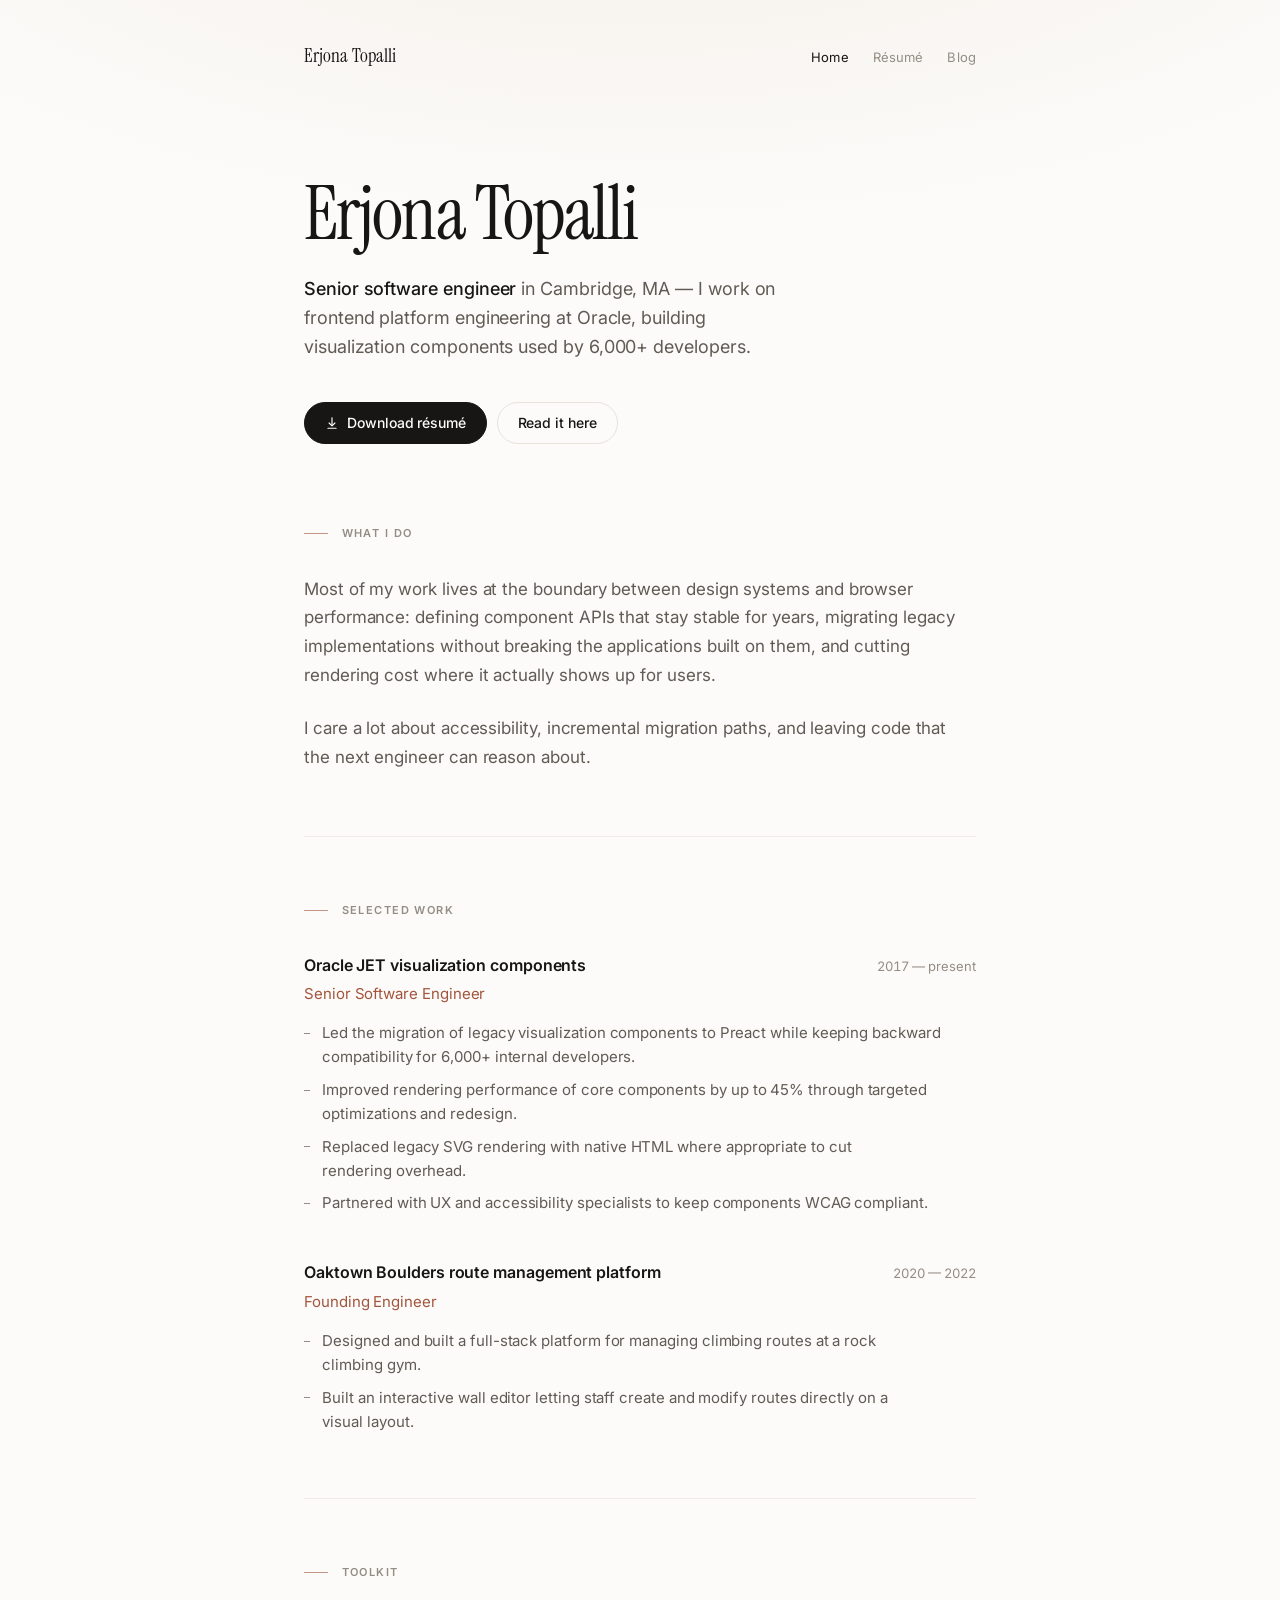
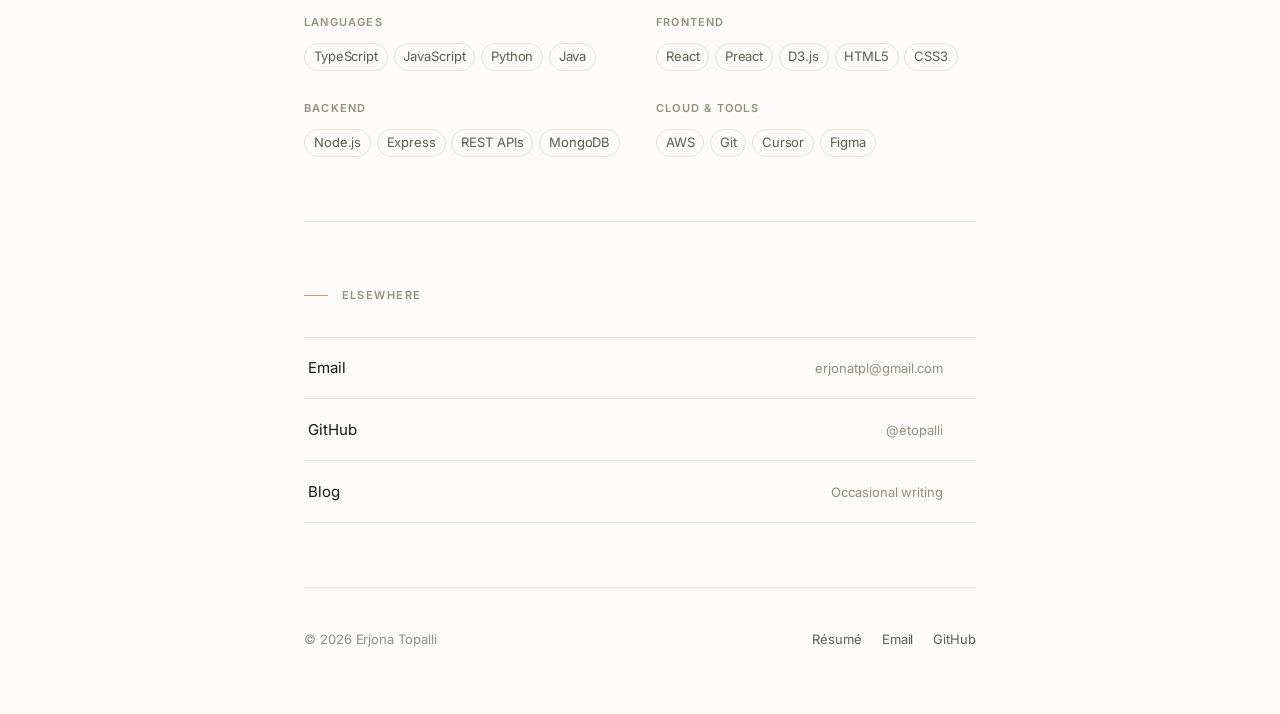
==== index.html @ 6b1940d4 "Polish visual design and tighten hero copy - Shorten the hero tagline and restructure it around an e" ====
<!DOCTYPE html>
<html lang="en">
<head>
	<meta charset="utf-8">
	<meta name="viewport" content="width=device-width, initial-scale=1">
	<title>Erjona Topalli — Senior Software Engineer</title>
	<meta name="description" content="Erjona Topalli is a senior software engineer in Cambridge, MA, working on frontend platform engineering with React, TypeScript, and Preact.">
	<meta name="author" content="Erjona Topalli">

	<meta property="og:type" content="website">
	<meta property="og:title" content="Erjona Topalli — Senior Software Engineer">
	<meta property="og:description" content="Frontend platform engineering, component architecture, and rendering performance.">
	<meta property="og:url" content="https://erjona.me/">

	<link rel="canonical" href="https://erjona.me/">
	<link rel="icon" href="data:image/svg+xml,<svg xmlns='http://www.w3.org/2000/svg' viewBox='0 0 100 100'><text y='.9em' font-size='90' font-family='Georgia,serif'>E</text></svg>">

	<link rel="preconnect" href="https://fonts.googleapis.com">
	<link rel="preconnect" href="https://fonts.gstatic.com" crossorigin>
	<link href="https://fonts.googleapis.com/css2?family=Instrument+Serif:ital@0;1&family=Inter:wght@400;500;600&display=swap" rel="stylesheet">

	<link rel="stylesheet" href="/style/main.css">
</head>
<body>
	<div class="wrap">
		<nav class="site-nav">
			<a class="mark" href="/">Erjona Topalli</a>
			<a class="nav-link" href="/" aria-current="page">Home</a>
			<a class="nav-link" href="/resume.html">Résumé</a>
			<a class="nav-link" href="/blog.html">Blog</a>
		</nav>

		<header class="hero">
			<h1>Erjona Topalli</h1>
			<p class="tagline">
				<strong>Senior software engineer</strong> in Cambridge, MA &mdash; I work on frontend
				platform engineering at Oracle, building visualization components used by
				6,000+ developers.
			</p>
			<div class="actions">
				<a class="btn" href="/Topalli_Erjona_Sr_SWE.pdf" download>
					<svg viewBox="0 0 24 24" fill="none" stroke="currentColor" stroke-width="2" stroke-linecap="round" stroke-linejoin="round" aria-hidden="true">
						<path d="M12 3v12"></path>
						<path d="m7 12 5 5 5-5"></path>
						<path d="M5 21h14"></path>
					</svg>
					Download résumé
				</a>
				<a class="btn btn-ghost" href="/resume.html">Read it here</a>
			</div>
		</header>

		<main>
			<section>
				<p class="eyebrow">What I do</p>
				<div class="prose">
					<p>
						Most of my work lives at the boundary between design systems and browser
						performance: defining component APIs that stay stable for years, migrating
						legacy implementations without breaking the applications built on them, and
						cutting rendering cost where it actually shows up for users.
					</p>
					<p>
						I care a lot about accessibility, incremental migration paths, and leaving
						code that the next engineer can reason about.
					</p>
				</div>
			</section>

			<section>
				<p class="eyebrow">Selected work</p>

				<div class="entry">
					<div class="entry-head">
						<h3>Oracle JET visualization components</h3>
						<span class="meta">2017 — present</span>
					</div>
					<p class="role">Senior Software Engineer</p>
					<ul>
						<li>Led the migration of legacy visualization components to Preact while keeping backward compatibility for 6,000+ internal developers.</li>
						<li>Improved rendering performance of core components by up to 45% through targeted optimizations and redesign.</li>
						<li>Replaced legacy SVG rendering with native HTML where appropriate to cut rendering overhead.</li>
						<li>Partnered with UX and accessibility specialists to keep components WCAG compliant.</li>
					</ul>
				</div>

				<div class="entry">
					<div class="entry-head">
						<h3>Oaktown Boulders route management platform</h3>
						<span class="meta">2020 — 2022</span>
					</div>
					<p class="role">Founding Engineer</p>
					<ul>
						<li>Designed and built a full-stack platform for managing climbing routes at a rock climbing gym.</li>
						<li>Built an interactive wall editor letting staff create and modify routes directly on a visual layout.</li>
					</ul>
				</div>
			</section>

			<section>
				<p class="eyebrow">Toolkit</p>
				<dl class="skills">
					<div class="skill-group">
						<dt>Languages</dt>
						<dd>
							<ul class="chips">
								<li>TypeScript</li>
								<li>JavaScript</li>
								<li>Python</li>
								<li>Java</li>
							</ul>
						</dd>
					</div>
					<div class="skill-group">
						<dt>Frontend</dt>
						<dd>
							<ul class="chips">
								<li>React</li>
								<li>Preact</li>
								<li>D3.js</li>
								<li>HTML5</li>
								<li>CSS3</li>
							</ul>
						</dd>
					</div>
					<div class="skill-group">
						<dt>Backend</dt>
						<dd>
							<ul class="chips">
								<li>Node.js</li>
								<li>Express</li>
								<li>REST APIs</li>
								<li>MongoDB</li>
							</ul>
						</dd>
					</div>
					<div class="skill-group">
						<dt>Cloud &amp; tools</dt>
						<dd>
							<ul class="chips">
								<li>AWS</li>
								<li>Git</li>
								<li>Cursor</li>
								<li>Figma</li>
							</ul>
						</dd>
					</div>
				</dl>
			</section>

			<section>
				<p class="eyebrow">Elsewhere</p>
				<ul class="link-list">
					<li>
						<a href="mailto:erjonatpl@gmail.com">
							<span class="title">Email</span>
							<span class="meta">erjonatpl@gmail.com</span>
							<span class="arrow" aria-hidden="true">&rarr;</span>
						</a>
					</li>
					<li>
						<a href="https://github.com/etopalli" rel="me">
							<span class="title">GitHub</span>
							<span class="meta">@etopalli</span>
							<span class="arrow" aria-hidden="true">&rarr;</span>
						</a>
					</li>
					<li>
						<a href="/blog.html">
							<span class="title">Blog</span>
							<span class="meta">Occasional writing</span>
							<span class="arrow" aria-hidden="true">&rarr;</span>
						</a>
					</li>
				</ul>
			</section>
		</main>

		<footer class="site-footer">
			<span>© 2026 Erjona Topalli</span>
			<nav>
				<a href="/resume.html">Résumé</a>
				<a href="mailto:erjonatpl@gmail.com">Email</a>
				<a href="https://github.com/etopalli">GitHub</a>
			</nav>
		</footer>
	</div>
</body>
</html>
---- style/main.css ----
/* ---------------------------------------------------------------
   erjona.me — minimal personal site
   --------------------------------------------------------------- */

:root {
    --serif: "Instrument Serif", ui-serif, Georgia, "Times New Roman", serif;
    --sans: "Inter", -apple-system, BlinkMacSystemFont, "Segoe UI", Helvetica, Arial, sans-serif;

    --bg: #fcfbf9;
    --bg-tint: #f4efe8;
    --text: #171614;
    --muted: #605b54;
    --faint: #948d84;
    --line: #e8e3db;
    --line-soft: #f0ece5;
    --accent: #a2543c;

    --measure: 42rem;
}

@media (prefers-color-scheme: dark) {
    :root {
        --bg: #100f0e;
        --bg-tint: #1a1817;
        --text: #f0ede8;
        --muted: #a8a29a;
        --faint: #7a746d;
        --line: #2a2725;
        --line-soft: #1f1d1b;
        --accent: #e09877;
    }
}

*,
*::before,
*::after {
    box-sizing: border-box;
}

html {
    -webkit-text-size-adjust: 100%;
    scroll-behavior: smooth;
}

body {
    margin: 0;
    padding: 0 1.75rem;
    background: var(--bg);
    background-image: radial-gradient(
        90rem 40rem at 50% -12rem,
        var(--bg-tint) 0%,
        transparent 65%
    );
    background-repeat: no-repeat;
    color: var(--text);
    font-family: var(--sans);
    font-size: 17px;
    line-height: 1.7;
    letter-spacing: -0.004em;
    -webkit-font-smoothing: antialiased;
    text-rendering: optimizeLegibility;
}

.wrap {
    width: 100%;
    max-width: var(--measure);
    margin: 0 auto;
}

::selection {
    background: var(--accent);
    color: var(--bg);
}

/* --- links ---------------------------------------------------- */

a {
    color: var(--text);
    text-decoration: none;
    text-underline-offset: 0.22em;
    transition: color 0.18s ease, text-decoration-color 0.18s ease,
        opacity 0.18s ease;
}

a:hover {
    color: var(--accent);
}

.prose a {
    text-decoration: underline;
    text-decoration-thickness: 1px;
    text-decoration-color: var(--line);
}

.prose a:hover {
    text-decoration-color: var(--accent);
}

:focus-visible {
    outline: 2px solid var(--accent);
    outline-offset: 4px;
    border-radius: 2px;
}

/* --- nav ------------------------------------------------------ */

.site-nav {
    display: flex;
    align-items: baseline;
    gap: 1.5rem;
    padding: 2.5rem 0 0;
}

.site-nav .mark {
    font-family: var(--serif);
    font-size: 1.2rem;
    letter-spacing: 0.005em;
    margin-right: auto;
}

.site-nav .nav-link {
    font-size: 0.8125rem;
    letter-spacing: 0.01em;
    color: var(--faint);
}

.site-nav .nav-link:hover {
    color: var(--text);
}

.site-nav .nav-link[aria-current="page"] {
    color: var(--text);
}

/* --- hero ----------------------------------------------------- */

.hero {
    padding: 6.5rem 0 1rem;
}

.hero h1 {
    font-family: var(--serif);
    font-size: clamp(3rem, 10vw, 4.75rem);
    font-weight: 400;
    line-height: 0.98;
    letter-spacing: -0.025em;
    margin: 0 0 1.5rem;
}

.hero .tagline {
    font-size: 1.125rem;
    line-height: 1.6;
    color: var(--muted);
    margin: 0 0 2.5rem;
    max-width: 30rem;
    text-wrap: pretty;
}

.hero .tagline strong {
    color: var(--text);
    font-weight: 500;
}

.hero .tagline em {
    font-family: var(--serif);
    font-style: italic;
    font-size: 1.2em;
    color: var(--text);
    letter-spacing: 0;
}

/* --- headings & text ------------------------------------------ */

h2 {
    font-family: var(--serif);
    font-size: 1.625rem;
    font-weight: 400;
    letter-spacing: -0.015em;
    margin: 0 0 1.25rem;
}

h3 {
    font-size: 1rem;
    font-weight: 600;
    letter-spacing: -0.005em;
    margin: 0;
}

p {
    margin: 0 0 1.2rem;
    text-wrap: pretty;
}

.prose {
    color: var(--muted);
}

.prose p {
    margin-bottom: 1.5rem;
}

.prose p:last-child {
    margin-bottom: 0;
}

/* section label: short rule + small caps */

.eyebrow {
    display: flex;
    align-items: center;
    gap: 0.85rem;
    font-size: 0.6875rem;
    font-weight: 600;
    letter-spacing: 0.13em;
    text-transform: uppercase;
    color: var(--faint);
    margin: 0 0 2rem;
}

.eyebrow::before {
    content: "";
    width: 1.5rem;
    height: 1px;
    background: var(--accent);
    flex: none;
    opacity: 0.6;
}

.meta {
    font-size: 0.8125rem;
    color: var(--faint);
    font-variant-numeric: tabular-nums;
    letter-spacing: 0;
}

/* --- sections ------------------------------------------------- */

section {
    padding: 4rem 0;
    border-top: 1px solid var(--line-soft);
}

section:first-of-type {
    border-top: 0;
}

/* --- buttons -------------------------------------------------- */

.actions {
    display: flex;
    flex-wrap: wrap;
    gap: 0.6rem;
    align-items: center;
}

.btn {
    display: inline-flex;
    align-items: center;
    gap: 0.5rem;
    padding: 0.65rem 1.25rem;
    border: 1px solid var(--text);
    border-radius: 999px;
    background: var(--text);
    color: var(--bg);
    font-size: 0.875rem;
    font-weight: 500;
    line-height: 1.4;
    letter-spacing: -0.005em;
    transition: transform 0.18s ease, box-shadow 0.18s ease,
        background 0.18s ease, color 0.18s ease, border-color 0.18s ease;
}

.btn:hover {
    color: var(--bg);
    transform: translateY(-2px);
    box-shadow: 0 8px 20px -8px rgba(0, 0, 0, 0.35);
}

.btn:active {
    transform: translateY(0);
}

.btn svg {
    width: 14px;
    height: 14px;
    flex: none;
    transition: transform 0.18s ease;
}

.btn:hover svg {
    transform: translateY(2px);
}

.btn-ghost {
    background: transparent;
    color: var(--text);
    border-color: var(--line);
    box-shadow: none;
}

.btn-ghost:hover {
    color: var(--accent);
    border-color: var(--accent);
    box-shadow: none;
}

.btn-ghost:hover svg {
    transform: none;
}

/* --- resume entries ------------------------------------------- */

.entry {
    margin-bottom: 2.75rem;
}

.entry:last-child {
    margin-bottom: 0;
}

.entry-head {
    display: flex;
    flex-wrap: wrap;
    gap: 0.15rem 1rem;
    align-items: baseline;
    margin-bottom: 0.15rem;
}

.entry-head h3 {
    margin-right: auto;
}

.entry .role {
    font-size: 0.9375rem;
    color: var(--accent);
    margin: 0 0 0.9rem;
}

.entry ul {
    margin: 0;
    padding: 0;
    list-style: none;
    color: var(--muted);
}

.entry ul li {
    position: relative;
    padding-left: 1.15rem;
    margin-bottom: 0.55rem;
    font-size: 0.9375rem;
    line-height: 1.6;
    text-wrap: pretty;
}

.entry ul li:last-child {
    margin-bottom: 0;
}

.entry ul li::before {
    content: "";
    position: absolute;
    left: 0;
    top: 0.78em;
    width: 6px;
    height: 1px;
    background: var(--faint);
}

/* --- skills --------------------------------------------------- */

.skills {
    display: grid;
    grid-template-columns: repeat(auto-fit, minmax(14rem, 1fr));
    gap: 1.75rem 2rem;
    margin: 0;
}

/* groups with long labels get the full row */
.skill-group--wide {
    grid-column: 1 / -1;
}

.skill-group dt,
.grid dt {
    font-size: 0.6875rem;
    font-weight: 600;
    letter-spacing: 0.11em;
    text-transform: uppercase;
    color: var(--faint);
    margin-bottom: 0.7rem;
}

.skill-group dd {
    margin: 0;
}

.chips {
    display: flex;
    flex-wrap: wrap;
    gap: 0.35rem;
    margin: 0;
    padding: 0;
    list-style: none;
}

.chips li {
    font-size: 0.8125rem;
    line-height: 1.5;
    padding: 0.2rem 0.55rem;
    border: 1px solid var(--line);
    border-radius: 999px;
    color: var(--muted);
    transition: border-color 0.18s ease, color 0.18s ease;
}

.chips li:hover {
    border-color: var(--accent);
    color: var(--text);
}

.grid {
    display: grid;
    grid-template-columns: repeat(auto-fit, minmax(14rem, 1fr));
    gap: 1.75rem 2rem;
    margin: 0;
}

.grid dd {
    margin: 0;
    font-size: 0.9375rem;
    color: var(--muted);
}

/* --- link list ------------------------------------------------ */

.link-list {
    margin: 0;
    padding: 0;
    list-style: none;
}

.link-list li {
    border-bottom: 1px solid var(--line-soft);
}

.link-list li:first-child {
    border-top: 1px solid var(--line-soft);
}

.link-list a {
    display: flex;
    flex-wrap: wrap;
    gap: 0.1rem 1rem;
    align-items: baseline;
    padding: 1.1rem 0.25rem;
    transition: padding 0.18s ease, color 0.18s ease;
}

.link-list a:hover {
    padding-left: 0.6rem;
}

.link-list a .title {
    margin-right: auto;
    font-size: 0.9375rem;
}

.link-list a .arrow {
    color: var(--faint);
    font-size: 0.875rem;
    opacity: 0;
    transform: translateX(-4px);
    transition: opacity 0.18s ease, transform 0.18s ease;
}

.link-list a:hover .arrow {
    color: var(--accent);
    opacity: 1;
    transform: none;
}

/* --- article -------------------------------------------------- */

article h1 {
    font-family: var(--serif);
    font-size: clamp(2.25rem, 7vw, 3.25rem);
    font-weight: 400;
    line-height: 1.05;
    letter-spacing: -0.025em;
    margin: 0 0 0.85rem;
}

article .prose {
    font-size: 1.0625rem;
}

article .prose p:first-of-type::first-letter {
    font-family: var(--serif);
    font-size: 3.4em;
    line-height: 0.82;
    float: left;
    padding: 0.06em 0.09em 0 0;
    color: var(--text);
}

/* --- footer --------------------------------------------------- */

.site-footer {
    border-top: 1px solid var(--line);
    padding: 2.5rem 0 4rem;
    display: flex;
    flex-wrap: wrap;
    gap: 0.5rem 1.5rem;
    align-items: baseline;
    font-size: 0.8125rem;
    color: var(--faint);
}

.site-footer nav {
    display: flex;
    gap: 1.25rem;
    margin-left: auto;
}

.site-footer a {
    color: var(--muted);
}

.site-footer a:hover {
    color: var(--accent);
}

/* --- entrance ------------------------------------------------- */
/* Scoped to no-preference so content is never hidden if
   animations don't run. */

@media (prefers-reduced-motion: no-preference) {
    @keyframes rise {
        from {
            opacity: 0;
            transform: translateY(10px);
        }
        to {
            opacity: 1;
            transform: none;
        }
    }

    .site-nav,
    .hero h1,
    .hero .tagline,
    .hero .actions,
    main > section {
        animation: rise 0.7s cubic-bezier(0.22, 1, 0.36, 1) backwards;
    }

    .site-nav {
        animation-delay: 0.02s;
    }
    .hero h1 {
        animation-delay: 0.08s;
    }
    .hero .tagline {
        animation-delay: 0.16s;
    }
    .hero .actions {
        animation-delay: 0.24s;
    }
    main > section {
        animation-delay: 0.3s;
    }
}

/* --- small screens -------------------------------------------- */

@media (max-width: 34rem) {
    body {
        padding: 0 1.25rem;
    }

    .hero {
        padding-top: 4.5rem;
    }

    .site-nav {
        gap: 1.15rem;
    }

    .site-nav .mark {
        width: 100%;
        margin: 0 0 0.35rem;
    }

    section {
        padding: 3rem 0;
    }
}

/* --- print ---------------------------------------------------- */

@media print {
    .site-nav,
    .site-footer,
    .actions {
        display: none;
    }

    body {
        font-size: 11pt;
        background: #fff;
        color: #000;
        padding: 0;
    }

    .hero {
        padding: 0 0 1rem;
    }

    section {
        padding: 0.85rem 0;
        break-inside: avoid;
    }
}
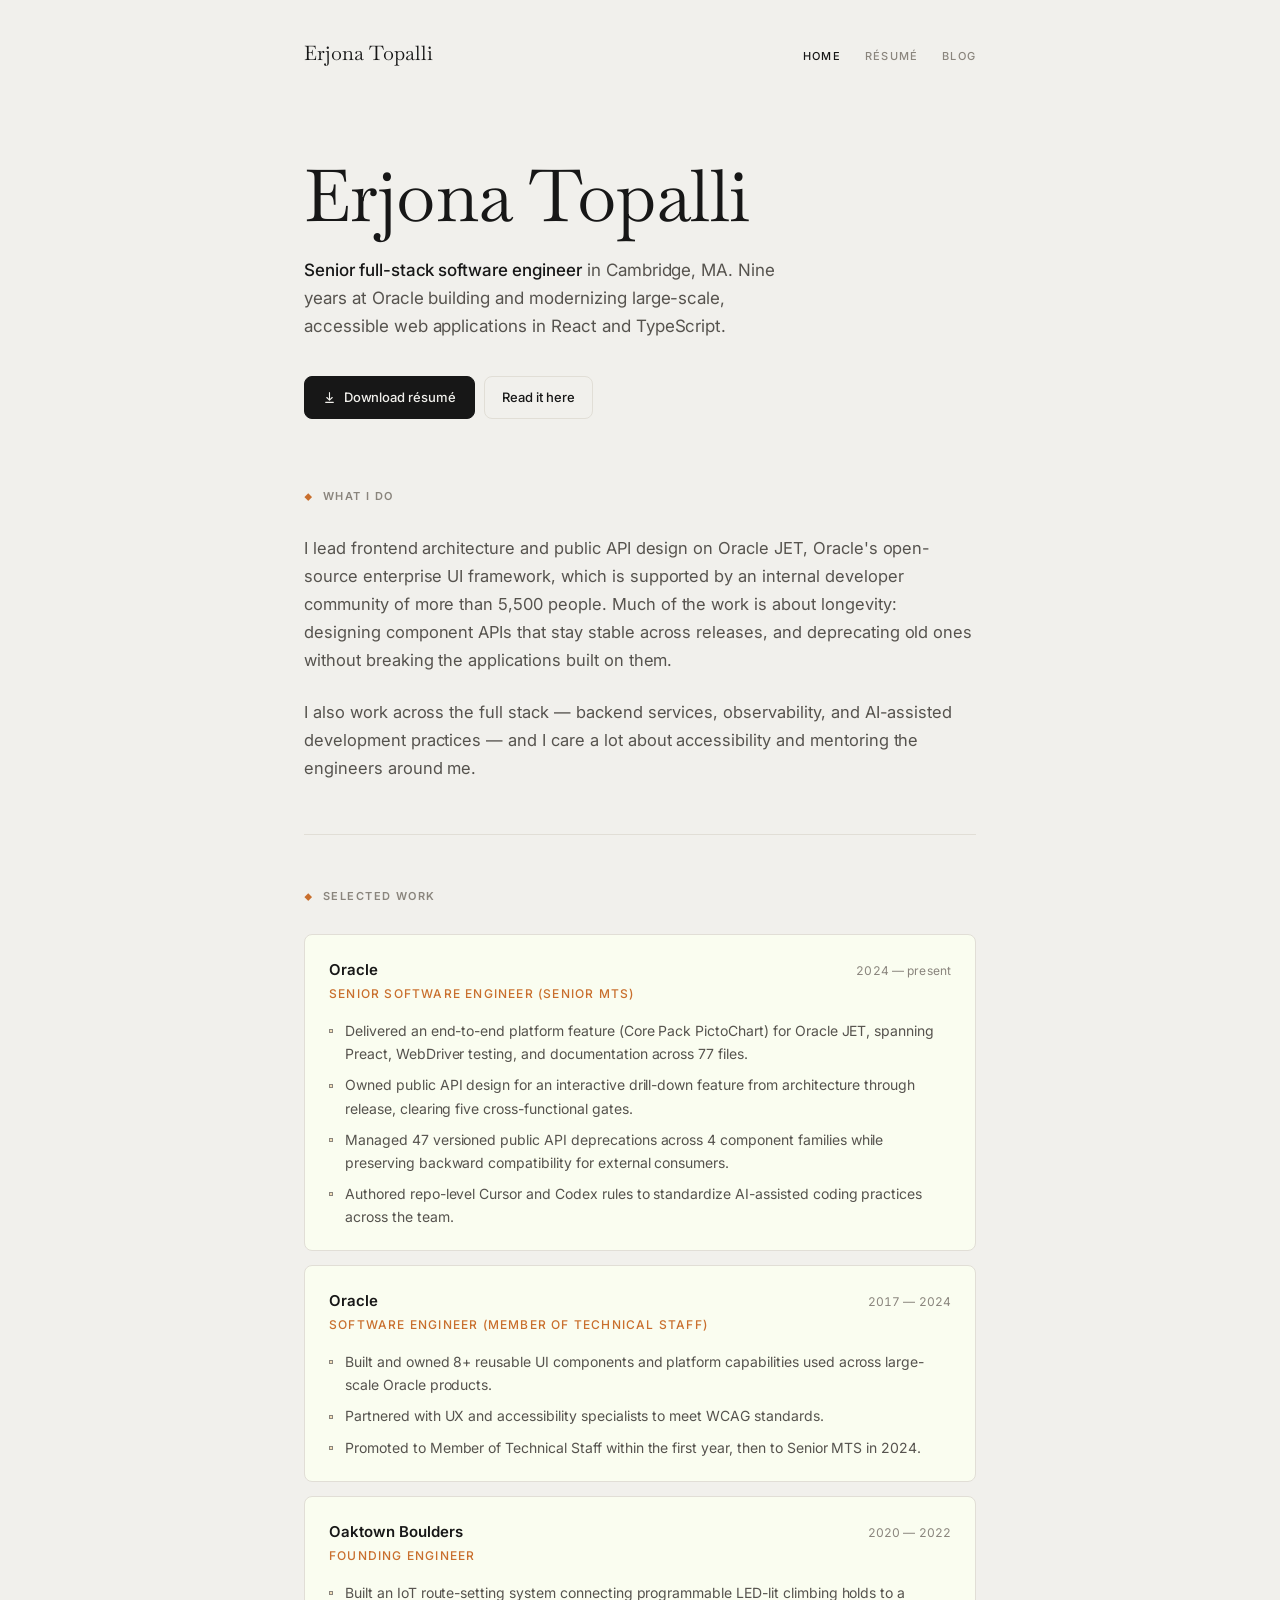
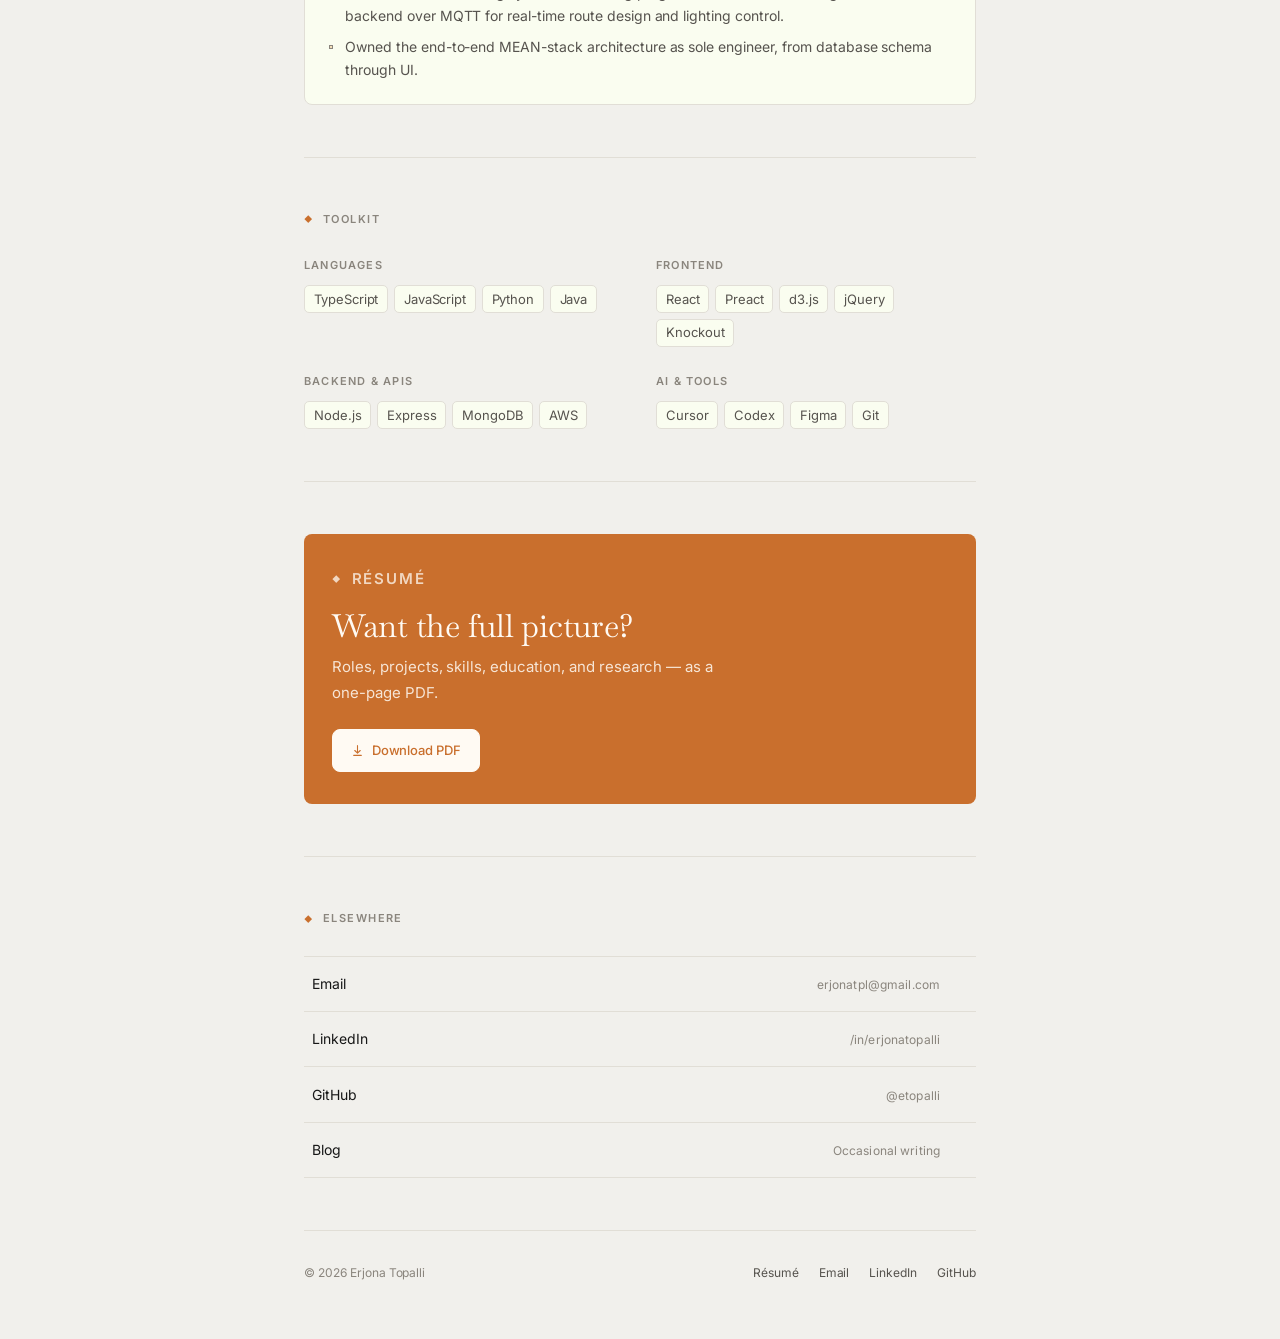
==== commit 3531c13f: "Adopt Fonzi-inspired styling and sync content to new resume Styling, borrowing cues from fonzi.ai: -" ====
--- a/index.html
+++ b/index.html
@@ -3,21 +3,21 @@
 <head>
 	<meta charset="utf-8">
 	<meta name="viewport" content="width=device-width, initial-scale=1">
-	<title>Erjona Topalli — Senior Software Engineer</title>
-	<meta name="description" content="Erjona Topalli is a senior software engineer in Cambridge, MA, working on frontend platform engineering with React, TypeScript, and Preact.">
+	<title>Erjona Topalli — Senior Full-Stack Software Engineer</title>
+	<meta name="description" content="Erjona Topalli is a senior full-stack software engineer in Cambridge, MA, with 9+ years at Oracle building accessible web applications in React and TypeScript.">
 	<meta name="author" content="Erjona Topalli">
 
 	<meta property="og:type" content="website">
-	<meta property="og:title" content="Erjona Topalli — Senior Software Engineer">
-	<meta property="og:description" content="Frontend platform engineering, component architecture, and rendering performance.">
-	<meta property="og:url" content="https://erjona.me/">
-
-	<link rel="canonical" href="https://erjona.me/">
-	<link rel="icon" href="data:image/svg+xml,<svg xmlns='http://www.w3.org/2000/svg' viewBox='0 0 100 100'><text y='.9em' font-size='90' font-family='Georgia,serif'>E</text></svg>">
+	<meta property="og:title" content="Erjona Topalli — Senior Full-Stack Software Engineer">
+	<meta property="og:description" content="Frontend architecture, API design, and AI-assisted development at Oracle.">
+	<meta property="og:url" content="https://etopalli.github.io/">
+
+	<link rel="canonical" href="https://etopalli.github.io/">
+	<link rel="icon" href="data:image/svg+xml,<svg xmlns='http://www.w3.org/2000/svg' viewBox='0 0 100 100'><text y='.9em' font-size='90' font-family='Baskervville,Georgia,serif'>E</text></svg>">
 
 	<link rel="preconnect" href="https://fonts.googleapis.com">
 	<link rel="preconnect" href="https://fonts.gstatic.com" crossorigin>
-	<link href="https://fonts.googleapis.com/css2?family=Instrument+Serif:ital@0;1&family=Inter:wght@400;500;600&display=swap" rel="stylesheet">
+	<link href="https://fonts.googleapis.com/css2?family=Baskervville:ital@0;1&family=Inter:wght@400;500;600&display=swap" rel="stylesheet">
 
 	<link rel="stylesheet" href="/style/main.css">
 </head>
@@ -33,9 +33,9 @@
 		<header class="hero">
 			<h1>Erjona Topalli</h1>
 			<p class="tagline">
-				<strong>Senior software engineer</strong> in Cambridge, MA &mdash; I work on frontend
-				platform engineering at Oracle, building visualization components used by
-				6,000+ developers.
+				<strong>Senior full-stack software engineer</strong> in Cambridge, MA. Nine years at
+				Oracle building and modernizing large-scale, accessible web applications in React
+				and TypeScript.
 			</p>
 			<div class="actions">
 				<a class="btn" href="/Topalli_Erjona_Sr_SWE.pdf" download>
@@ -55,14 +55,16 @@
 				<p class="eyebrow">What I do</p>
 				<div class="prose">
 					<p>
-						Most of my work lives at the boundary between design systems and browser
-						performance: defining component APIs that stay stable for years, migrating
-						legacy implementations without breaking the applications built on them, and
-						cutting rendering cost where it actually shows up for users.
+						I lead frontend architecture and public API design on Oracle JET, Oracle's
+						open-source enterprise UI framework, which is supported by an internal
+						developer community of more than 5,500 people. Much of the work is about
+						longevity: designing component APIs that stay stable across releases, and
+						deprecating old ones without breaking the applications built on them.
 					</p>
 					<p>
-						I care a lot about accessibility, incremental migration paths, and leaving
-						code that the next engineer can reason about.
+						I also work across the full stack &mdash; backend services, observability,
+						and AI-assisted development practices &mdash; and I care a lot about
+						accessibility and mentoring the engineers around me.
 					</p>
 				</div>
 			</section>
@@ -72,27 +74,40 @@
 
 				<div class="entry">
 					<div class="entry-head">
-						<h3>Oracle JET visualization components</h3>
-						<span class="meta">2017 — present</span>
-					</div>
-					<p class="role">Senior Software Engineer</p>
+						<h3>Oracle</h3>
+						<span class="meta">2024 — present</span>
+					</div>
+					<p class="role">Senior Software Engineer (Senior MTS)</p>
 					<ul>
-						<li>Led the migration of legacy visualization components to Preact while keeping backward compatibility for 6,000+ internal developers.</li>
-						<li>Improved rendering performance of core components by up to 45% through targeted optimizations and redesign.</li>
-						<li>Replaced legacy SVG rendering with native HTML where appropriate to cut rendering overhead.</li>
-						<li>Partnered with UX and accessibility specialists to keep components WCAG compliant.</li>
+						<li>Delivered an end-to-end platform feature (Core Pack PictoChart) for Oracle JET, spanning Preact, WebDriver testing, and documentation across 77 files.</li>
+						<li>Owned public API design for an interactive drill-down feature from architecture through release, clearing five cross-functional gates.</li>
+						<li>Managed 47 versioned public API deprecations across 4 component families while preserving backward compatibility for external consumers.</li>
+						<li>Authored repo-level Cursor and Codex rules to standardize AI-assisted coding practices across the team.</li>
 					</ul>
 				</div>
 
 				<div class="entry">
 					<div class="entry-head">
-						<h3>Oaktown Boulders route management platform</h3>
+						<h3>Oracle</h3>
+						<span class="meta">2017 — 2024</span>
+					</div>
+					<p class="role">Software Engineer (Member of Technical Staff)</p>
+					<ul>
+						<li>Built and owned 8+ reusable UI components and platform capabilities used across large-scale Oracle products.</li>
+						<li>Partnered with UX and accessibility specialists to meet WCAG standards.</li>
+						<li>Promoted to Member of Technical Staff within the first year, then to Senior MTS in 2024.</li>
+					</ul>
+				</div>
+
+				<div class="entry">
+					<div class="entry-head">
+						<h3>Oaktown Boulders</h3>
 						<span class="meta">2020 — 2022</span>
 					</div>
 					<p class="role">Founding Engineer</p>
 					<ul>
-						<li>Designed and built a full-stack platform for managing climbing routes at a rock climbing gym.</li>
-						<li>Built an interactive wall editor letting staff create and modify routes directly on a visual layout.</li>
+						<li>Built an IoT route-setting system connecting programmable LED-lit climbing holds to a backend over MQTT for real-time route design and lighting control.</li>
+						<li>Owned the end-to-end MEAN-stack architecture as sole engineer, from database schema through UI.</li>
 					</ul>
 				</div>
 			</section>
@@ -117,35 +132,55 @@
 							<ul class="chips">
 								<li>React</li>
 								<li>Preact</li>
-								<li>D3.js</li>
-								<li>HTML5</li>
-								<li>CSS3</li>
-							</ul>
-						</dd>
-					</div>
-					<div class="skill-group">
-						<dt>Backend</dt>
+								<li>d3.js</li>
+								<li>jQuery</li>
+								<li>Knockout</li>
+							</ul>
+						</dd>
+					</div>
+					<div class="skill-group">
+						<dt>Backend &amp; APIs</dt>
 						<dd>
 							<ul class="chips">
 								<li>Node.js</li>
 								<li>Express</li>
-								<li>REST APIs</li>
 								<li>MongoDB</li>
-							</ul>
-						</dd>
-					</div>
-					<div class="skill-group">
-						<dt>Cloud &amp; tools</dt>
-						<dd>
-							<ul class="chips">
 								<li>AWS</li>
+							</ul>
+						</dd>
+					</div>
+					<div class="skill-group">
+						<dt>AI &amp; tools</dt>
+						<dd>
+							<ul class="chips">
+								<li>Cursor</li>
+								<li>Codex</li>
+								<li>Figma</li>
 								<li>Git</li>
-								<li>Cursor</li>
-								<li>Figma</li>
 							</ul>
 						</dd>
 					</div>
 				</dl>
+			</section>
+
+			<section>
+				<div class="cta">
+					<p class="eyebrow">Résumé</p>
+					<h2>Want the full picture?</h2>
+					<p>
+						Roles, projects, skills, education, and research &mdash; as a one-page PDF.
+					</p>
+					<div class="actions">
+						<a class="btn" href="/Topalli_Erjona_Sr_SWE.pdf" download>
+							<svg viewBox="0 0 24 24" fill="none" stroke="currentColor" stroke-width="2" stroke-linecap="round" stroke-linejoin="round" aria-hidden="true">
+								<path d="M12 3v12"></path>
+								<path d="m7 12 5 5 5-5"></path>
+								<path d="M5 21h14"></path>
+							</svg>
+							Download PDF
+						</a>
+					</div>
+				</div>
 			</section>
 
 			<section>
@@ -155,6 +190,13 @@
 						<a href="mailto:erjonatpl@gmail.com">
 							<span class="title">Email</span>
 							<span class="meta">erjonatpl@gmail.com</span>
+							<span class="arrow" aria-hidden="true">&rarr;</span>
+						</a>
+					</li>
+					<li>
+						<a href="https://www.linkedin.com/in/erjonatopalli" rel="me">
+							<span class="title">LinkedIn</span>
+							<span class="meta">/in/erjonatopalli</span>
 							<span class="arrow" aria-hidden="true">&rarr;</span>
 						</a>
 					</li>
@@ -181,6 +223,7 @@
 			<nav>
 				<a href="/resume.html">Résumé</a>
 				<a href="mailto:erjonatpl@gmail.com">Email</a>
+				<a href="https://www.linkedin.com/in/erjonatopalli">LinkedIn</a>
 				<a href="https://github.com/etopalli">GitHub</a>
 			</nav>
 		</footer>
--- a/style/main.css
+++ b/style/main.css
@@ -3,31 +3,35 @@
    --------------------------------------------------------------- */
 
 :root {
-    --serif: "Instrument Serif", ui-serif, Georgia, "Times New Roman", serif;
-    --sans: "Inter", -apple-system, BlinkMacSystemFont, "Segoe UI", Helvetica, Arial, sans-serif;
-
-    --bg: #fcfbf9;
-    --bg-tint: #f4efe8;
-    --text: #171614;
-    --muted: #605b54;
-    --faint: #948d84;
-    --line: #e8e3db;
-    --line-soft: #f0ece5;
-    --accent: #a2543c;
+    --serif: "Baskervville", ui-serif, Georgia, "Times New Roman", serif;
+    --sans: "Inter", -apple-system, BlinkMacSystemFont, "Segoe UI", Helvetica,
+        Arial, sans-serif;
+
+    --bg: #f1f0ec;
+    --surface: #fafdf0;
+    --text: #171717;
+    --muted: #56534e;
+    --faint: #8a857d;
+    --line: #e1ded6;
+    --accent: #c96f2d;
+    --sand: #f4e0ba;
+    --on-accent: #fffaf3;
 
     --measure: 42rem;
+    --radius: 8px;
 }
 
 @media (prefers-color-scheme: dark) {
     :root {
-        --bg: #100f0e;
-        --bg-tint: #1a1817;
-        --text: #f0ede8;
-        --muted: #a8a29a;
-        --faint: #7a746d;
-        --line: #2a2725;
-        --line-soft: #1f1d1b;
-        --accent: #e09877;
+        --bg: #131210;
+        --surface: #1c1b17;
+        --text: #f1f0ec;
+        --muted: #aaa49b;
+        --faint: #7c766d;
+        --line: #2b2924;
+        --accent: #e0894a;
+        --sand: #5c4a2c;
+        --on-accent: #1a1409;
     }
 }
 
@@ -46,17 +50,11 @@
     margin: 0;
     padding: 0 1.75rem;
     background: var(--bg);
-    background-image: radial-gradient(
-        90rem 40rem at 50% -12rem,
-        var(--bg-tint) 0%,
-        transparent 65%
-    );
-    background-repeat: no-repeat;
     color: var(--text);
     font-family: var(--sans);
-    font-size: 17px;
+    font-size: 16.5px;
     line-height: 1.7;
-    letter-spacing: -0.004em;
+    letter-spacing: -0.002em;
     -webkit-font-smoothing: antialiased;
     text-rendering: optimizeLegibility;
 }
@@ -69,7 +67,7 @@
 
 ::selection {
     background: var(--accent);
-    color: var(--bg);
+    color: var(--on-accent);
 }
 
 /* --- links ---------------------------------------------------- */
@@ -79,7 +77,7 @@
     text-decoration: none;
     text-underline-offset: 0.22em;
     transition: color 0.18s ease, text-decoration-color 0.18s ease,
-        opacity 0.18s ease;
+        background 0.18s ease, border-color 0.18s ease;
 }
 
 a:hover {
@@ -89,7 +87,7 @@
 .prose a {
     text-decoration: underline;
     text-decoration-thickness: 1px;
-    text-decoration-color: var(--line);
+    text-decoration-color: var(--faint);
 }
 
 .prose a:hover {
@@ -98,7 +96,7 @@
 
 :focus-visible {
     outline: 2px solid var(--accent);
-    outline-offset: 4px;
+    outline-offset: 3px;
     border-radius: 2px;
 }
 
@@ -108,19 +106,20 @@
     display: flex;
     align-items: baseline;
     gap: 1.5rem;
-    padding: 2.5rem 0 0;
+    padding: 2.25rem 0 0;
 }
 
 .site-nav .mark {
     font-family: var(--serif);
-    font-size: 1.2rem;
-    letter-spacing: 0.005em;
+    font-size: 1.25rem;
     margin-right: auto;
 }
 
 .site-nav .nav-link {
-    font-size: 0.8125rem;
-    letter-spacing: 0.01em;
+    font-size: 0.6875rem;
+    font-weight: 500;
+    letter-spacing: 0.11em;
+    text-transform: uppercase;
     color: var(--faint);
 }
 
@@ -135,24 +134,24 @@
 /* --- hero ----------------------------------------------------- */
 
 .hero {
-    padding: 6.5rem 0 1rem;
+    padding: 5.5rem 0 1rem;
 }
 
 .hero h1 {
     font-family: var(--serif);
-    font-size: clamp(3rem, 10vw, 4.75rem);
+    font-size: clamp(3rem, 9.5vw, 4.5rem);
     font-weight: 400;
-    line-height: 0.98;
-    letter-spacing: -0.025em;
-    margin: 0 0 1.5rem;
+    line-height: 1.06;
+    letter-spacing: -0.012em;
+    margin: 0 0 1.35rem;
 }
 
 .hero .tagline {
-    font-size: 1.125rem;
-    line-height: 1.6;
+    font-size: 1.0625rem;
+    line-height: 1.65;
     color: var(--muted);
-    margin: 0 0 2.5rem;
-    max-width: 30rem;
+    margin: 0 0 2.25rem;
+    max-width: 31rem;
     text-wrap: pretty;
 }
 
@@ -161,28 +160,20 @@
     font-weight: 500;
 }
 
-.hero .tagline em {
-    font-family: var(--serif);
-    font-style: italic;
-    font-size: 1.2em;
-    color: var(--text);
-    letter-spacing: 0;
-}
-
 /* --- headings & text ------------------------------------------ */
 
 h2 {
     font-family: var(--serif);
-    font-size: 1.625rem;
+    font-size: 2rem;
     font-weight: 400;
-    letter-spacing: -0.015em;
+    letter-spacing: -0.008em;
+    line-height: 1.15;
     margin: 0 0 1.25rem;
 }
 
 h3 {
-    font-size: 1rem;
+    font-size: 0.9375rem;
     font-weight: 600;
-    letter-spacing: -0.005em;
     margin: 0;
 }
 
@@ -203,41 +194,39 @@
     margin-bottom: 0;
 }
 
-/* section label: short rule + small caps */
+/* section label: orange glyph + letterspaced caps */
 
 .eyebrow {
     display: flex;
     align-items: center;
-    gap: 0.85rem;
+    gap: 0.6rem;
     font-size: 0.6875rem;
     font-weight: 600;
     letter-spacing: 0.13em;
     text-transform: uppercase;
     color: var(--faint);
-    margin: 0 0 2rem;
+    margin: 0 0 1.75rem;
 }
 
 .eyebrow::before {
-    content: "";
-    width: 1.5rem;
-    height: 1px;
-    background: var(--accent);
-    flex: none;
-    opacity: 0.6;
+    content: "\25C6"; /* ◆ */
+    color: var(--accent);
+    font-size: 0.5rem;
+    line-height: 1;
 }
 
 .meta {
-    font-size: 0.8125rem;
+    font-size: 0.75rem;
     color: var(--faint);
     font-variant-numeric: tabular-nums;
-    letter-spacing: 0;
+    letter-spacing: 0.01em;
 }
 
 /* --- sections ------------------------------------------------- */
 
 section {
-    padding: 4rem 0;
-    border-top: 1px solid var(--line-soft);
+    padding: 3.25rem 0;
+    border-top: 1px solid var(--line);
 }
 
 section:first-of-type {
@@ -249,7 +238,7 @@
 .actions {
     display: flex;
     flex-wrap: wrap;
-    gap: 0.6rem;
+    gap: 0.55rem;
     align-items: center;
 }
 
@@ -257,32 +246,32 @@
     display: inline-flex;
     align-items: center;
     gap: 0.5rem;
-    padding: 0.65rem 1.25rem;
+    padding: 0.8rem 1.1rem;
     border: 1px solid var(--text);
-    border-radius: 999px;
+    border-radius: var(--radius);
     background: var(--text);
     color: var(--bg);
-    font-size: 0.875rem;
+    font-size: 0.8125rem;
     font-weight: 500;
-    line-height: 1.4;
-    letter-spacing: -0.005em;
-    transition: transform 0.18s ease, box-shadow 0.18s ease,
-        background 0.18s ease, color 0.18s ease, border-color 0.18s ease;
+    line-height: 1.2;
+    transition: background 0.18s ease, color 0.18s ease,
+        border-color 0.18s ease, transform 0.18s ease;
 }
 
 .btn:hover {
-    color: var(--bg);
-    transform: translateY(-2px);
-    box-shadow: 0 8px 20px -8px rgba(0, 0, 0, 0.35);
+    background: var(--accent);
+    border-color: var(--accent);
+    color: var(--on-accent);
+    transform: translateY(-1px);
 }
 
 .btn:active {
-    transform: translateY(0);
+    transform: none;
 }
 
 .btn svg {
-    width: 14px;
-    height: 14px;
+    width: 13px;
+    height: 13px;
     flex: none;
     transition: transform 0.18s ease;
 }
@@ -295,27 +284,35 @@
     background: transparent;
     color: var(--text);
     border-color: var(--line);
-    box-shadow: none;
 }
 
 .btn-ghost:hover {
-    color: var(--accent);
+    background: var(--surface);
     border-color: var(--accent);
-    box-shadow: none;
+    color: var(--accent);
 }
 
 .btn-ghost:hover svg {
     transform: none;
 }
 
-/* --- resume entries ------------------------------------------- */
+/* --- entry cards ---------------------------------------------- */
 
 .entry {
-    margin-bottom: 2.75rem;
+    background: var(--surface);
+    border: 1px solid var(--line);
+    border-radius: var(--radius);
+    padding: 1.4rem 1.5rem;
+    margin-bottom: 0.85rem;
+    transition: border-color 0.18s ease;
 }
 
 .entry:last-child {
     margin-bottom: 0;
+}
+
+.entry:hover {
+    border-color: var(--accent);
 }
 
 .entry-head {
@@ -323,7 +320,7 @@
     flex-wrap: wrap;
     gap: 0.15rem 1rem;
     align-items: baseline;
-    margin-bottom: 0.15rem;
+    margin-bottom: 0.1rem;
 }
 
 .entry-head h3 {
@@ -331,7 +328,10 @@
 }
 
 .entry .role {
-    font-size: 0.9375rem;
+    font-size: 0.75rem;
+    font-weight: 500;
+    letter-spacing: 0.1em;
+    text-transform: uppercase;
     color: var(--accent);
     margin: 0 0 0.9rem;
 }
@@ -345,10 +345,10 @@
 
 .entry ul li {
     position: relative;
-    padding-left: 1.15rem;
-    margin-bottom: 0.55rem;
-    font-size: 0.9375rem;
-    line-height: 1.6;
+    padding-left: 1rem;
+    margin-bottom: 0.5rem;
+    font-size: 0.875rem;
+    line-height: 1.65;
     text-wrap: pretty;
 }
 
@@ -360,10 +360,56 @@
     content: "";
     position: absolute;
     left: 0;
-    top: 0.78em;
-    width: 6px;
-    height: 1px;
-    background: var(--faint);
+    top: 0.72em;
+    width: 4px;
+    height: 4px;
+    background: var(--sand);
+    border: 1px solid var(--faint);
+}
+
+/* --- accent CTA card ----------------------------------------- */
+
+.cta {
+    background: var(--accent);
+    border-radius: var(--radius);
+    padding: 2rem 1.75rem;
+    color: var(--on-accent);
+}
+
+.cta .eyebrow {
+    color: var(--on-accent);
+    opacity: 0.75;
+    margin-bottom: 1rem;
+}
+
+.cta .eyebrow::before {
+    color: var(--on-accent);
+}
+
+.cta h2 {
+    color: var(--on-accent);
+    margin-bottom: 0.6rem;
+}
+
+.cta p {
+    color: var(--on-accent);
+    opacity: 0.85;
+    font-size: 0.9375rem;
+    max-width: 26rem;
+    margin-bottom: 1.5rem;
+}
+
+.cta .btn {
+    background: var(--on-accent);
+    border-color: var(--on-accent);
+    color: var(--accent);
+}
+
+.cta .btn:hover {
+    background: var(--text);
+    border-color: var(--text);
+    color: var(--on-accent);
+    transform: translateY(-1px);
 }
 
 /* --- skills --------------------------------------------------- */
@@ -371,23 +417,21 @@
 .skills {
     display: grid;
     grid-template-columns: repeat(auto-fit, minmax(14rem, 1fr));
-    gap: 1.75rem 2rem;
+    gap: 1.6rem 2rem;
     margin: 0;
 }
 
-/* groups with long labels get the full row */
 .skill-group--wide {
     grid-column: 1 / -1;
 }
 
-.skill-group dt,
-.grid dt {
+.skill-group dt {
     font-size: 0.6875rem;
     font-weight: 600;
     letter-spacing: 0.11em;
     text-transform: uppercase;
     color: var(--faint);
-    margin-bottom: 0.7rem;
+    margin-bottom: 0.65rem;
 }
 
 .skill-group dd {
@@ -407,8 +451,9 @@
     font-size: 0.8125rem;
     line-height: 1.5;
     padding: 0.2rem 0.55rem;
+    background: var(--surface);
     border: 1px solid var(--line);
-    border-radius: 999px;
+    border-radius: 5px;
     color: var(--muted);
     transition: border-color 0.18s ease, color 0.18s ease;
 }
@@ -418,33 +463,17 @@
     color: var(--text);
 }
 
-.grid {
-    display: grid;
-    grid-template-columns: repeat(auto-fit, minmax(14rem, 1fr));
-    gap: 1.75rem 2rem;
-    margin: 0;
-}
-
-.grid dd {
-    margin: 0;
-    font-size: 0.9375rem;
-    color: var(--muted);
-}
-
-/* --- link list ------------------------------------------------ */
+/* --- ledger rows (contact / links) ---------------------------- */
 
 .link-list {
     margin: 0;
     padding: 0;
     list-style: none;
+    border-top: 1px solid var(--line);
 }
 
 .link-list li {
-    border-bottom: 1px solid var(--line-soft);
-}
-
-.link-list li:first-child {
-    border-top: 1px solid var(--line-soft);
+    border-bottom: 1px solid var(--line);
 }
 
 .link-list a {
@@ -452,22 +481,21 @@
     flex-wrap: wrap;
     gap: 0.1rem 1rem;
     align-items: baseline;
-    padding: 1.1rem 0.25rem;
-    transition: padding 0.18s ease, color 0.18s ease;
+    padding: 0.95rem 0.5rem;
 }
 
 .link-list a:hover {
-    padding-left: 0.6rem;
+    background: var(--surface);
 }
 
 .link-list a .title {
     margin-right: auto;
-    font-size: 0.9375rem;
+    font-size: 0.875rem;
 }
 
 .link-list a .arrow {
     color: var(--faint);
-    font-size: 0.875rem;
+    font-size: 0.8125rem;
     opacity: 0;
     transform: translateX(-4px);
     transition: opacity 0.18s ease, transform 0.18s ease;
@@ -485,8 +513,8 @@
     font-family: var(--serif);
     font-size: clamp(2.25rem, 7vw, 3.25rem);
     font-weight: 400;
-    line-height: 1.05;
-    letter-spacing: -0.025em;
+    line-height: 1.1;
+    letter-spacing: -0.012em;
     margin: 0 0 0.85rem;
 }
 
@@ -496,23 +524,23 @@
 
 article .prose p:first-of-type::first-letter {
     font-family: var(--serif);
-    font-size: 3.4em;
-    line-height: 0.82;
+    font-size: 3.6em;
+    line-height: 0.84;
     float: left;
-    padding: 0.06em 0.09em 0 0;
-    color: var(--text);
+    padding: 0.06em 0.1em 0 0;
+    color: var(--accent);
 }
 
 /* --- footer --------------------------------------------------- */
 
 .site-footer {
     border-top: 1px solid var(--line);
-    padding: 2.5rem 0 4rem;
+    padding: 2rem 0 3.5rem;
     display: flex;
     flex-wrap: wrap;
     gap: 0.5rem 1.5rem;
     align-items: baseline;
-    font-size: 0.8125rem;
+    font-size: 0.75rem;
     color: var(--faint);
 }
 
@@ -579,11 +607,11 @@
     }
 
     .hero {
-        padding-top: 4.5rem;
+        padding-top: 4rem;
     }
 
     .site-nav {
-        gap: 1.15rem;
+        gap: 1.1rem;
     }
 
     .site-nav .mark {
@@ -592,7 +620,12 @@
     }
 
     section {
-        padding: 3rem 0;
+        padding: 2.75rem 0;
+    }
+
+    .entry,
+    .cta {
+        padding: 1.25rem 1.15rem;
     }
 }
 
@@ -601,7 +634,8 @@
 @media print {
     .site-nav,
     .site-footer,
-    .actions {
+    .actions,
+    .cta {
         display: none;
     }
 
@@ -620,4 +654,10 @@
         padding: 0.85rem 0;
         break-inside: avoid;
     }
-}
+
+    .entry {
+        background: none;
+        border-color: #ccc;
+        break-inside: avoid;
+    }
+}
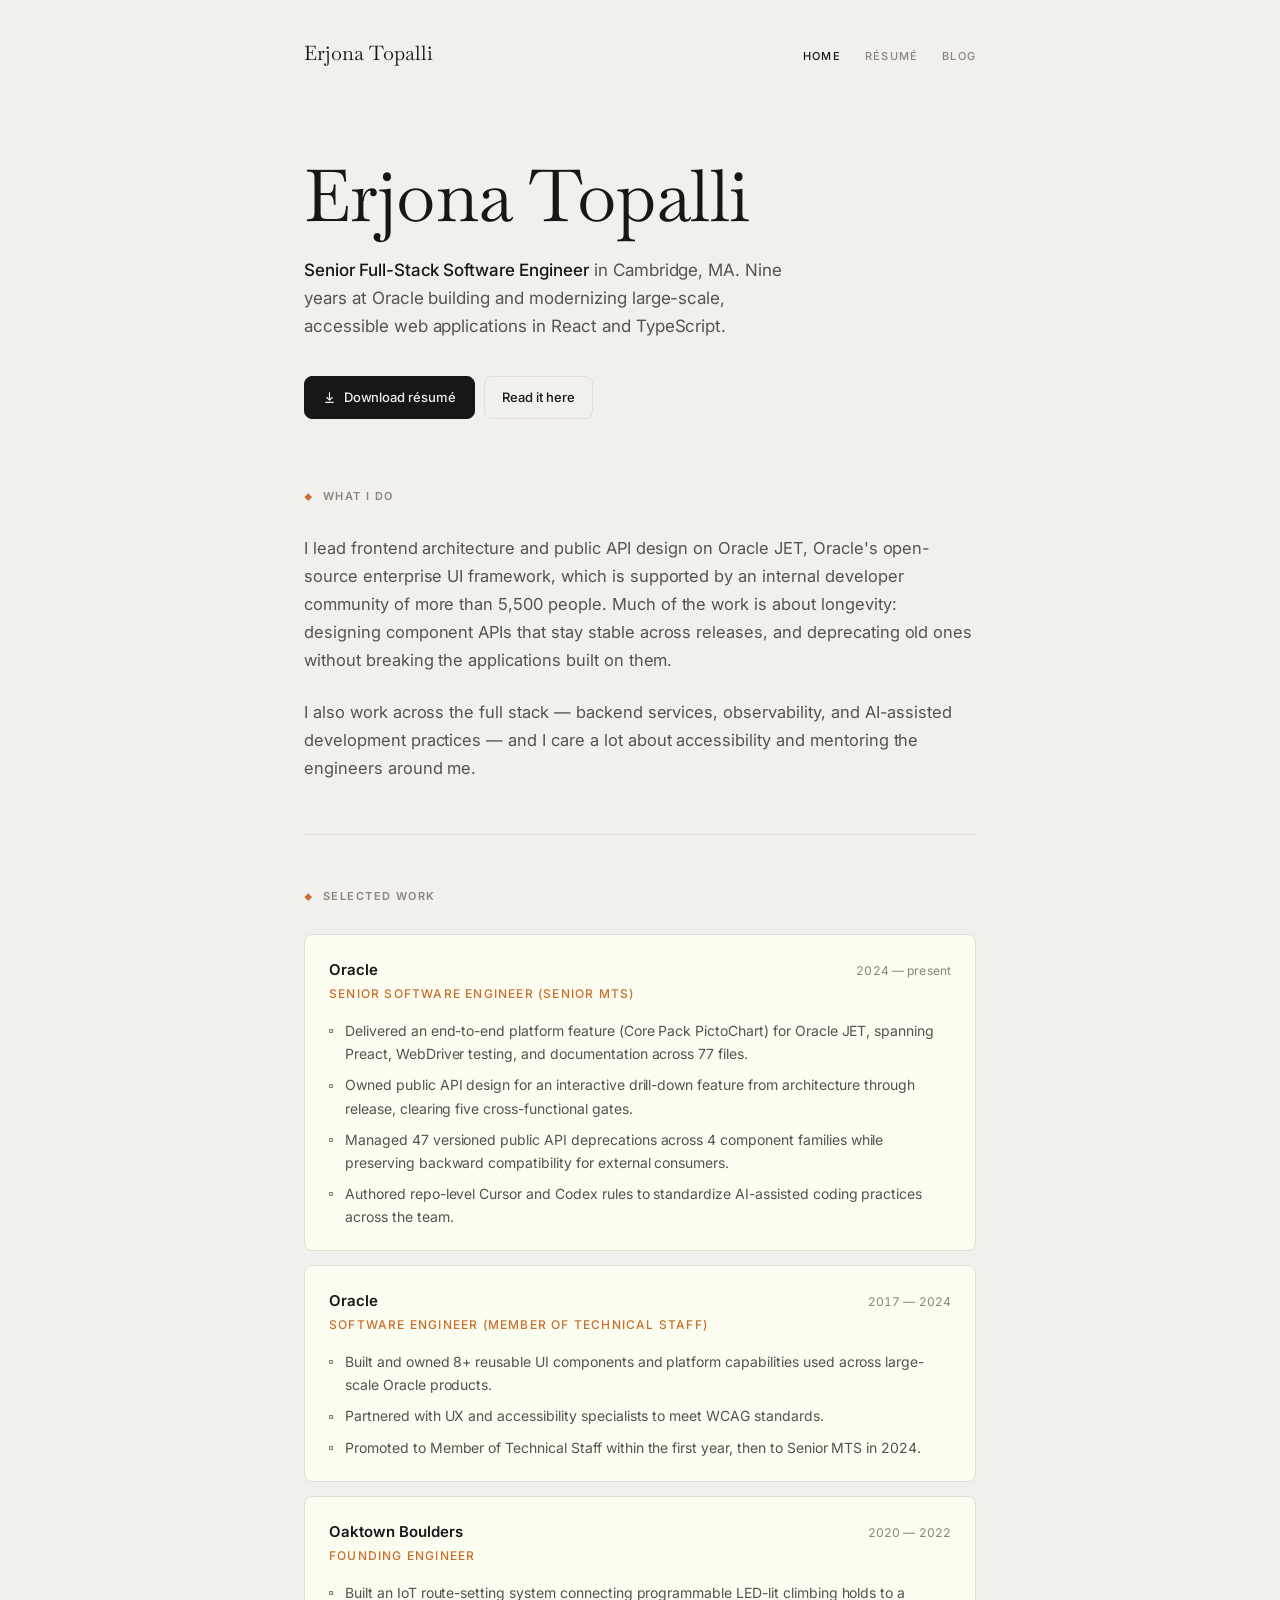
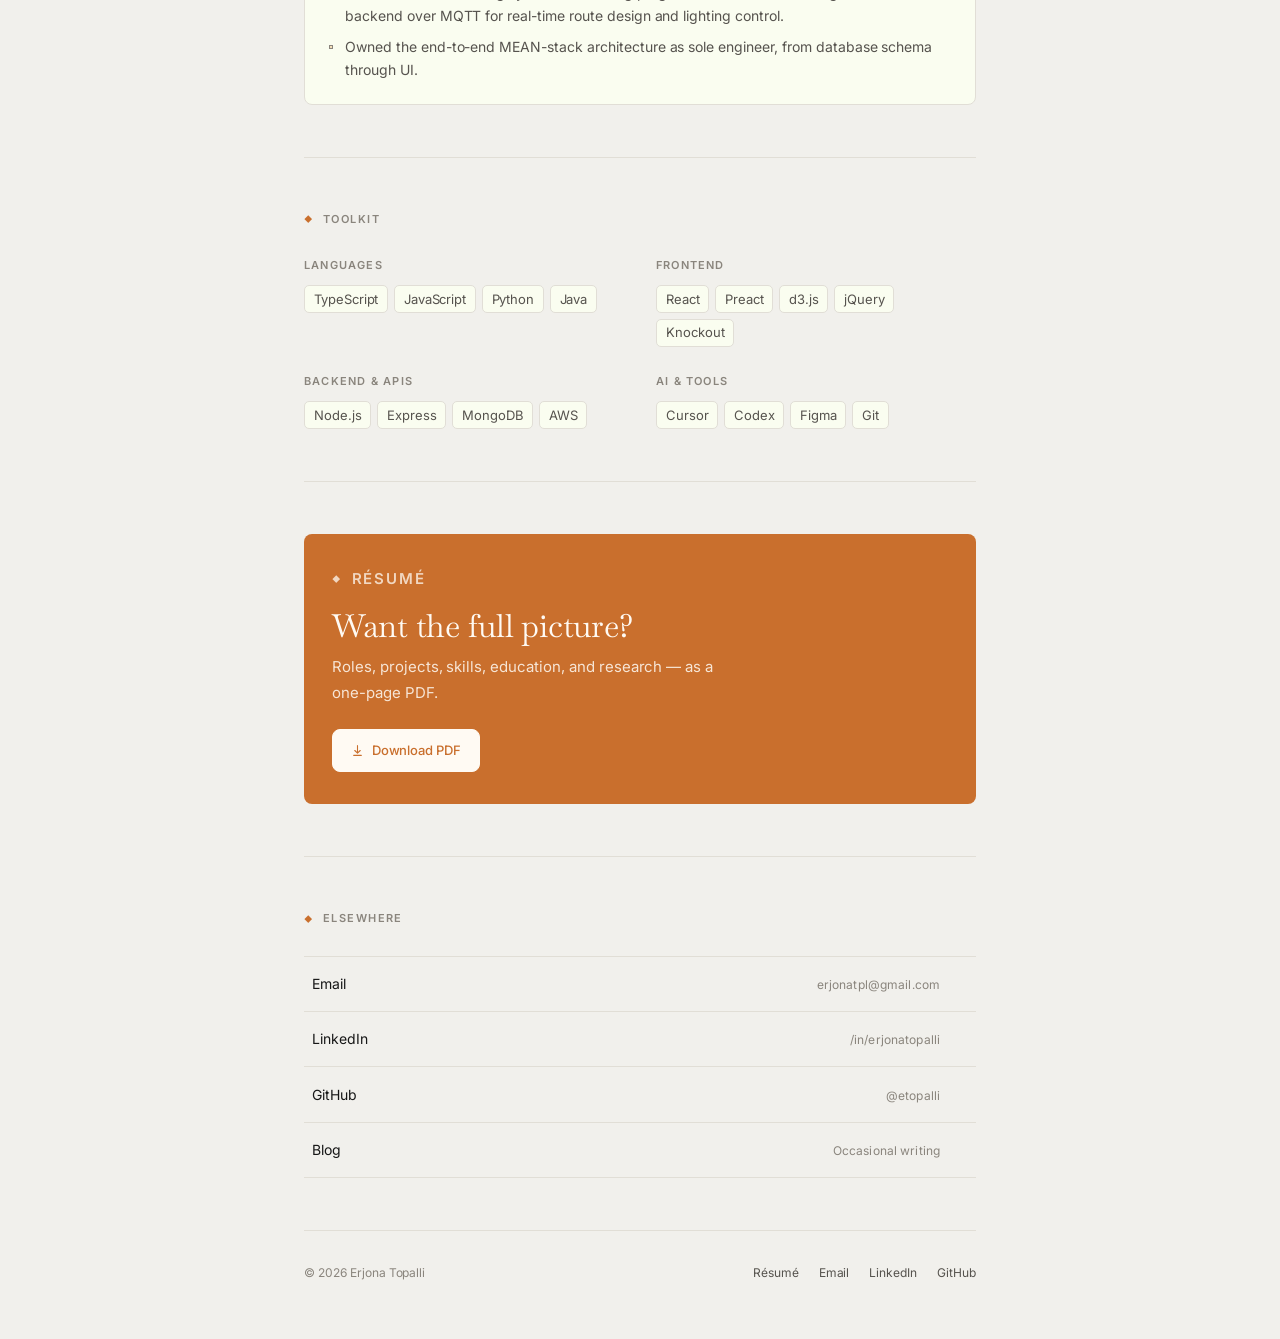
==== commit b3b48fb5: "Capitalize Senior Full-Stack Software Engineer in titles Keep the job title in title case on the hom" ====
--- a/index.html
+++ b/index.html
@@ -4,7 +4,7 @@
 	<meta charset="utf-8">
 	<meta name="viewport" content="width=device-width, initial-scale=1">
 	<title>Erjona Topalli — Senior Full-Stack Software Engineer</title>
-	<meta name="description" content="Erjona Topalli is a senior full-stack software engineer in Cambridge, MA, with 9+ years at Oracle building accessible web applications in React and TypeScript.">
+	<meta name="description" content="Erjona Topalli is a Senior Full-Stack Software Engineer in Cambridge, MA, with 9+ years at Oracle building accessible web applications in React and TypeScript.">
 	<meta name="author" content="Erjona Topalli">
 
 	<meta property="og:type" content="website">
@@ -33,7 +33,7 @@
 		<header class="hero">
 			<h1>Erjona Topalli</h1>
 			<p class="tagline">
-				<strong>Senior full-stack software engineer</strong> in Cambridge, MA. Nine years at
+				<strong>Senior Full-Stack Software Engineer</strong> in Cambridge, MA. Nine years at
 				Oracle building and modernizing large-scale, accessible web applications in React
 				and TypeScript.
 			</p>
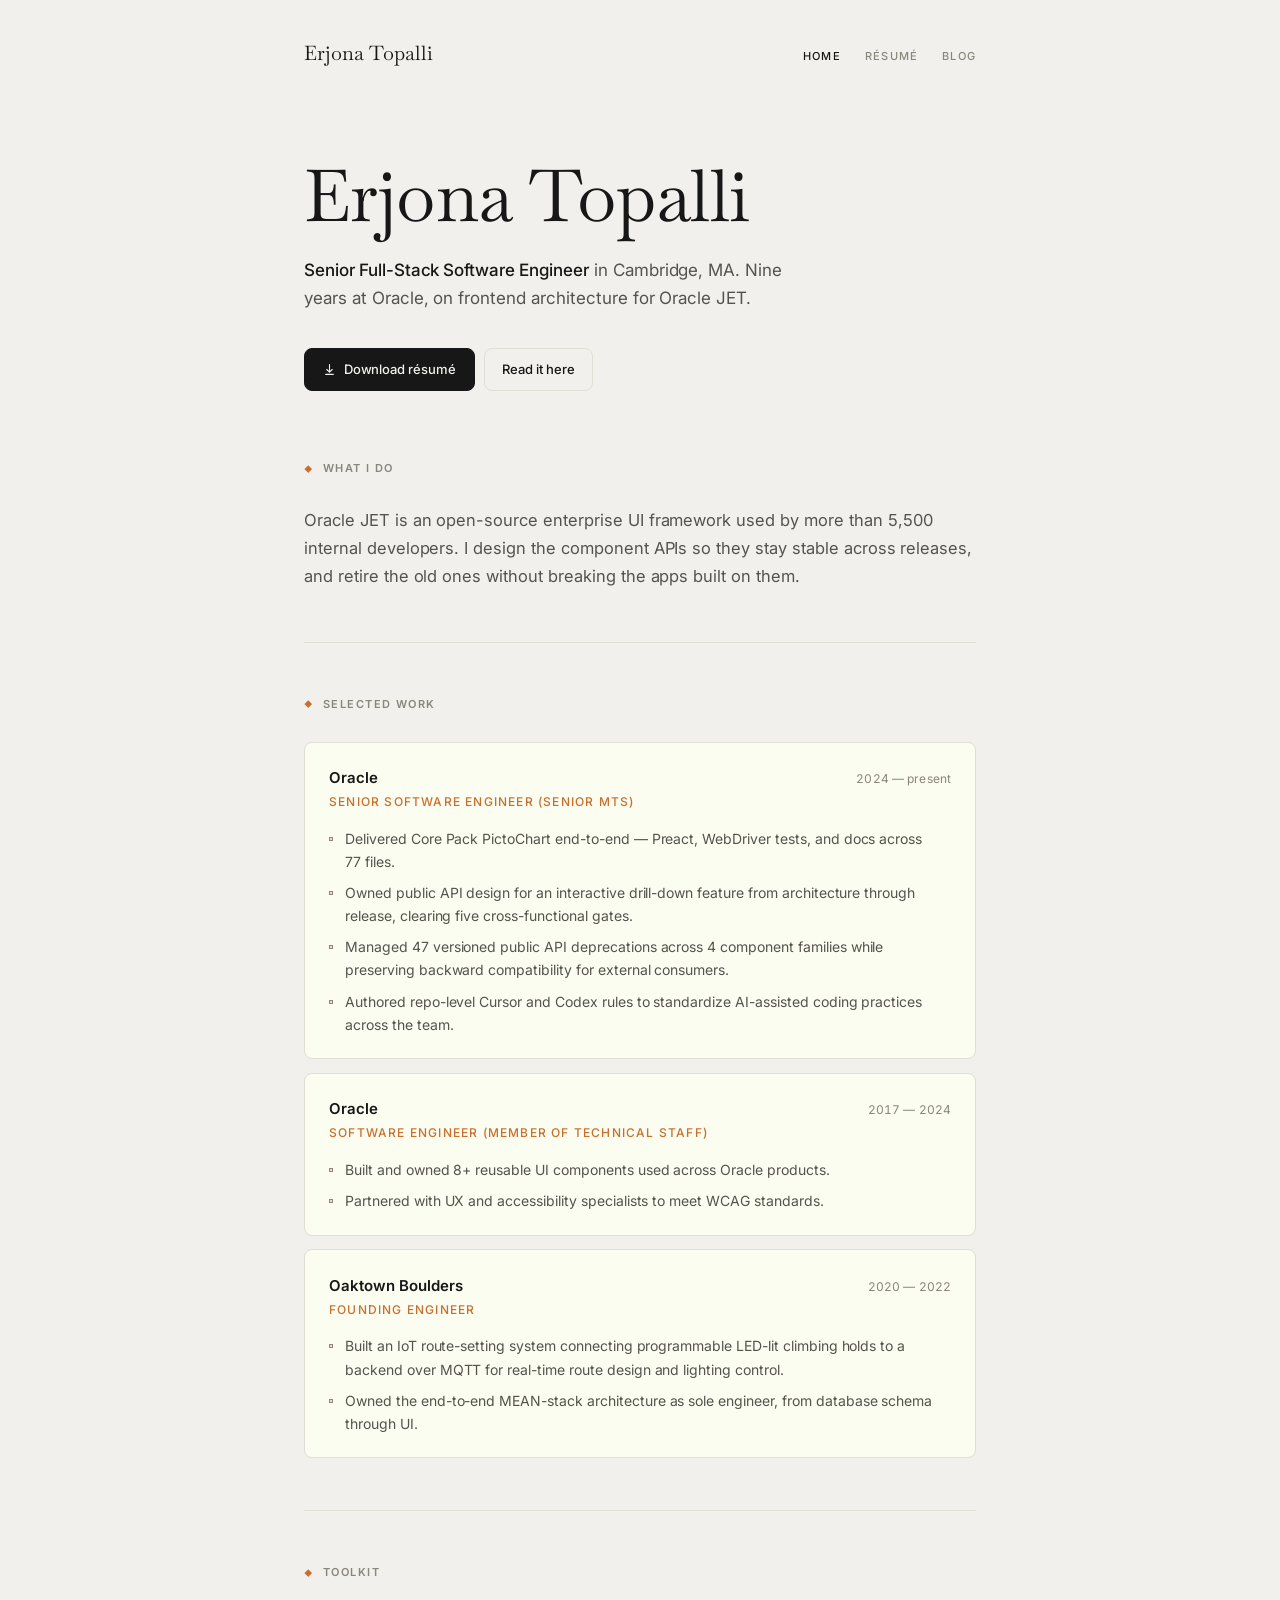
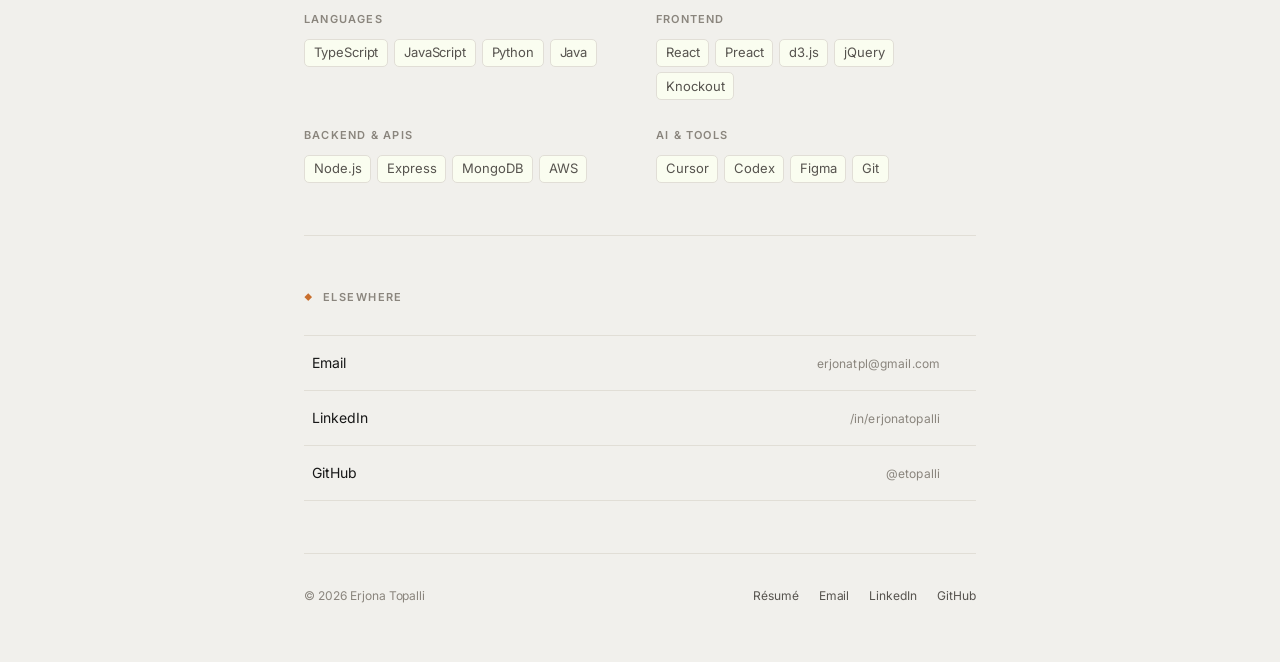
==== commit edababf5: "Cut redundant homepage copy Keep one intro, one JET explanation, and one résumé download. Drop the s" ====
--- a/index.html
+++ b/index.html
@@ -4,7 +4,7 @@
 	<meta charset="utf-8">
 	<meta name="viewport" content="width=device-width, initial-scale=1">
 	<title>Erjona Topalli — Senior Full-Stack Software Engineer</title>
-	<meta name="description" content="Erjona Topalli is a Senior Full-Stack Software Engineer in Cambridge, MA, with 9+ years at Oracle building accessible web applications in React and TypeScript.">
+	<meta name="description" content="Erjona Topalli is a Senior Full-Stack Software Engineer in Cambridge, MA. Nine years at Oracle, on frontend architecture for Oracle JET.">
 	<meta name="author" content="Erjona Topalli">
 
 	<meta property="og:type" content="website">
@@ -34,8 +34,7 @@
 			<h1>Erjona Topalli</h1>
 			<p class="tagline">
 				<strong>Senior Full-Stack Software Engineer</strong> in Cambridge, MA. Nine years at
-				Oracle building and modernizing large-scale, accessible web applications in React
-				and TypeScript.
+				Oracle, on frontend architecture for Oracle JET.
 			</p>
 			<div class="actions">
 				<a class="btn" href="/Topalli_Erjona_Sr_SWE.pdf" download>
@@ -55,16 +54,10 @@
 				<p class="eyebrow">What I do</p>
 				<div class="prose">
 					<p>
-						I lead frontend architecture and public API design on Oracle JET, Oracle's
-						open-source enterprise UI framework, which is supported by an internal
-						developer community of more than 5,500 people. Much of the work is about
-						longevity: designing component APIs that stay stable across releases, and
-						deprecating old ones without breaking the applications built on them.
-					</p>
-					<p>
-						I also work across the full stack &mdash; backend services, observability,
-						and AI-assisted development practices &mdash; and I care a lot about
-						accessibility and mentoring the engineers around me.
+						Oracle JET is an open-source enterprise UI framework used by more than
+						5,500 internal developers. I design the component APIs so they stay
+						stable across releases, and retire the old ones without breaking the
+						apps built on them.
 					</p>
 				</div>
 			</section>
@@ -79,7 +72,7 @@
 					</div>
 					<p class="role">Senior Software Engineer (Senior MTS)</p>
 					<ul>
-						<li>Delivered an end-to-end platform feature (Core Pack PictoChart) for Oracle JET, spanning Preact, WebDriver testing, and documentation across 77 files.</li>
+						<li>Delivered Core Pack PictoChart end-to-end &mdash; Preact, WebDriver tests, and docs across 77 files.</li>
 						<li>Owned public API design for an interactive drill-down feature from architecture through release, clearing five cross-functional gates.</li>
 						<li>Managed 47 versioned public API deprecations across 4 component families while preserving backward compatibility for external consumers.</li>
 						<li>Authored repo-level Cursor and Codex rules to standardize AI-assisted coding practices across the team.</li>
@@ -93,9 +86,8 @@
 					</div>
 					<p class="role">Software Engineer (Member of Technical Staff)</p>
 					<ul>
-						<li>Built and owned 8+ reusable UI components and platform capabilities used across large-scale Oracle products.</li>
+						<li>Built and owned 8+ reusable UI components used across Oracle products.</li>
 						<li>Partnered with UX and accessibility specialists to meet WCAG standards.</li>
-						<li>Promoted to Member of Technical Staff within the first year, then to Senior MTS in 2024.</li>
 					</ul>
 				</div>
 
@@ -164,26 +156,6 @@
 			</section>
 
 			<section>
-				<div class="cta">
-					<p class="eyebrow">Résumé</p>
-					<h2>Want the full picture?</h2>
-					<p>
-						Roles, projects, skills, education, and research &mdash; as a one-page PDF.
-					</p>
-					<div class="actions">
-						<a class="btn" href="/Topalli_Erjona_Sr_SWE.pdf" download>
-							<svg viewBox="0 0 24 24" fill="none" stroke="currentColor" stroke-width="2" stroke-linecap="round" stroke-linejoin="round" aria-hidden="true">
-								<path d="M12 3v12"></path>
-								<path d="m7 12 5 5 5-5"></path>
-								<path d="M5 21h14"></path>
-							</svg>
-							Download PDF
-						</a>
-					</div>
-				</div>
-			</section>
-
-			<section>
 				<p class="eyebrow">Elsewhere</p>
 				<ul class="link-list">
 					<li>
@@ -207,13 +179,6 @@
 							<span class="arrow" aria-hidden="true">&rarr;</span>
 						</a>
 					</li>
-					<li>
-						<a href="/blog.html">
-							<span class="title">Blog</span>
-							<span class="meta">Occasional writing</span>
-							<span class="arrow" aria-hidden="true">&rarr;</span>
-						</a>
-					</li>
 				</ul>
 			</section>
 		</main>
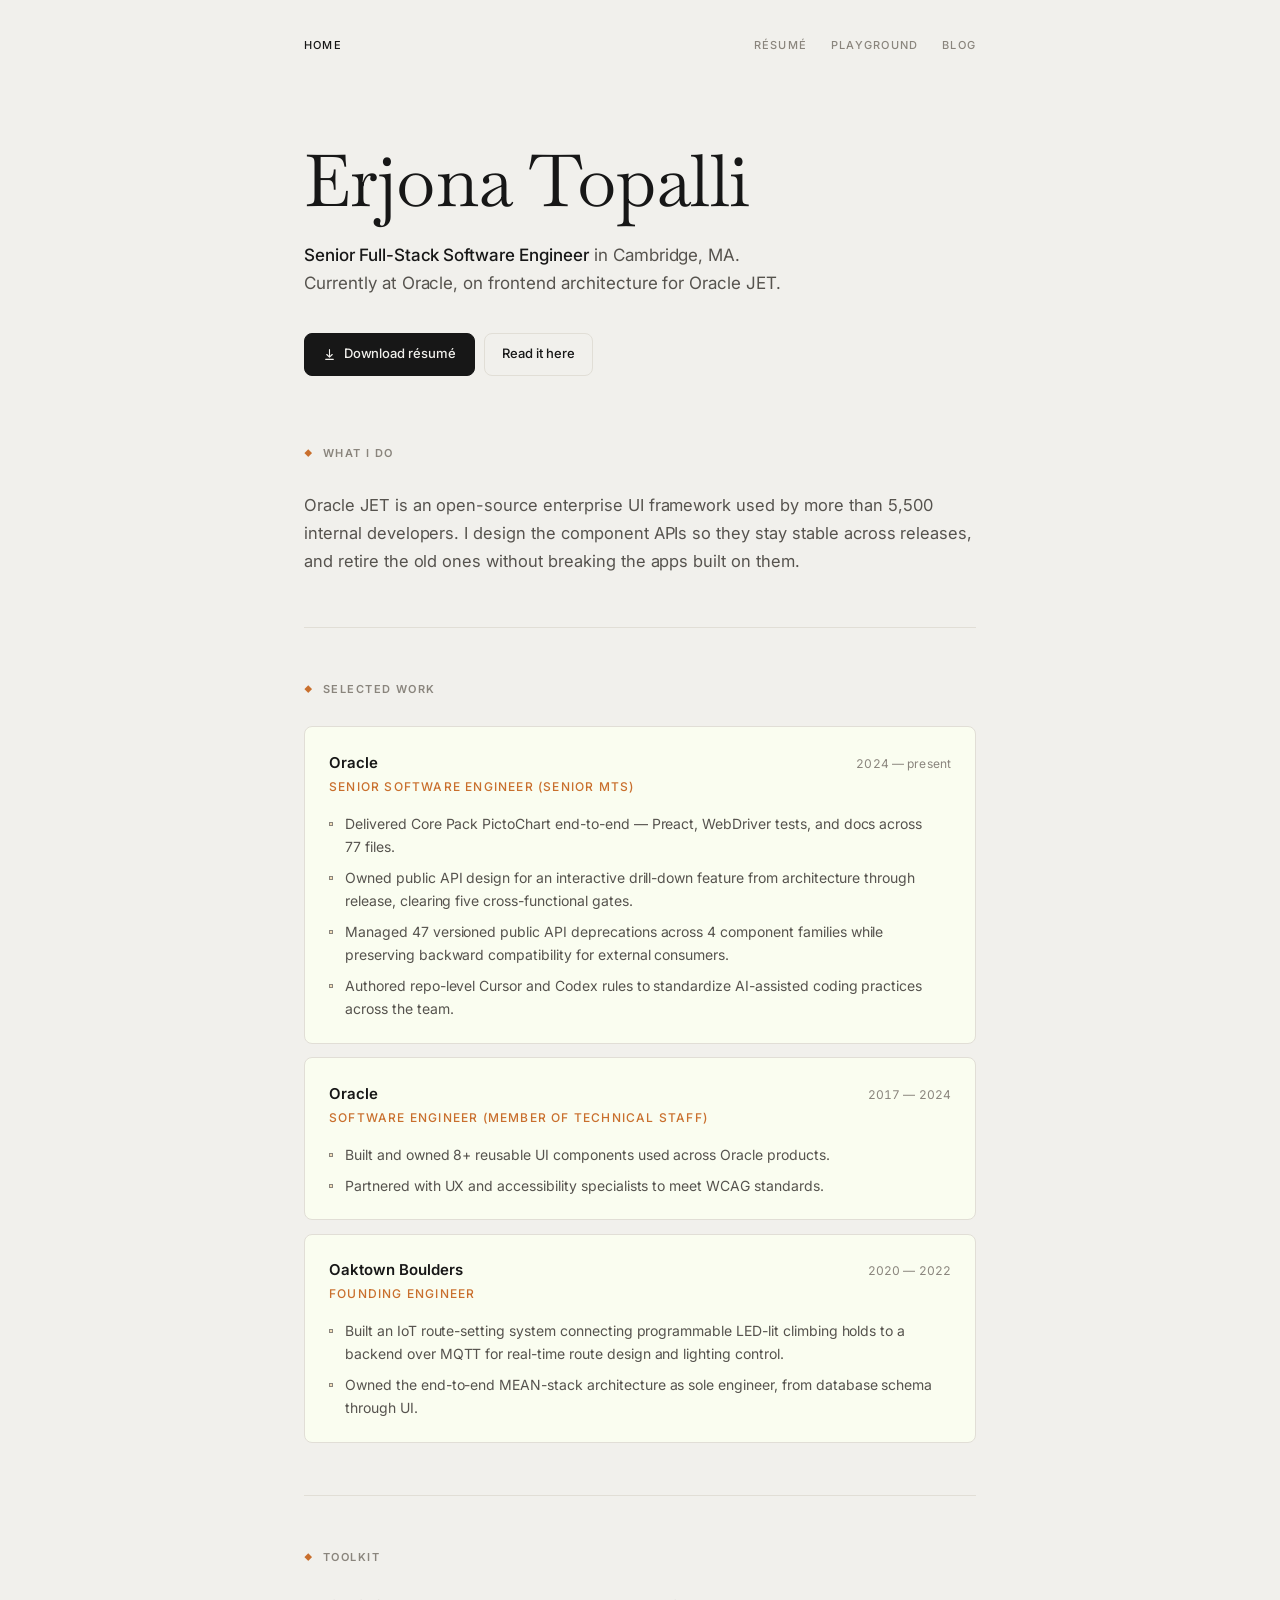
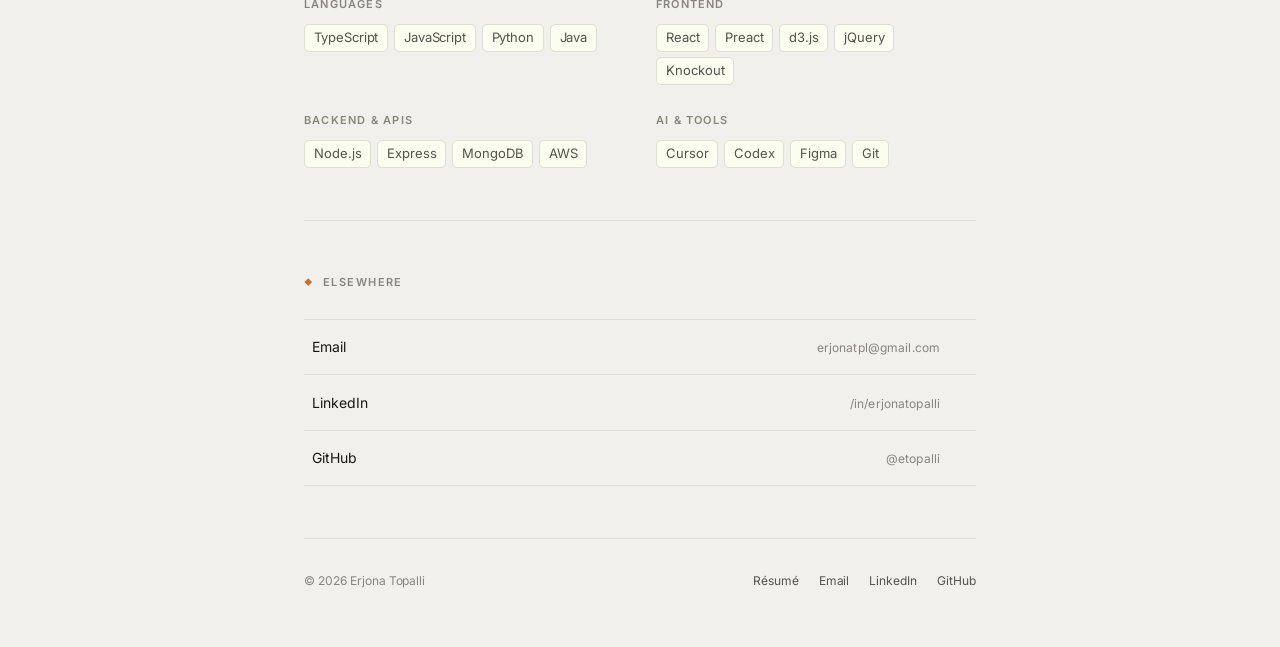
==== commit a3baf036: "Add Playground tab and ship pending homepage edits Home sits top-left instead of the name. Tagline s" ====
--- a/index.html
+++ b/index.html
@@ -4,7 +4,7 @@
 	<meta charset="utf-8">
 	<meta name="viewport" content="width=device-width, initial-scale=1">
 	<title>Erjona Topalli — Senior Full-Stack Software Engineer</title>
-	<meta name="description" content="Erjona Topalli is a Senior Full-Stack Software Engineer in Cambridge, MA. Nine years at Oracle, on frontend architecture for Oracle JET.">
+	<meta name="description" content="Erjona Topalli is a Senior Full-Stack Software Engineer in Cambridge, MA. Currently at Oracle, on frontend architecture for Oracle JET.">
 	<meta name="author" content="Erjona Topalli">
 
 	<meta property="og:type" content="website">
@@ -24,16 +24,16 @@
 <body>
 	<div class="wrap">
 		<nav class="site-nav">
-			<a class="mark" href="/">Erjona Topalli</a>
 			<a class="nav-link" href="/" aria-current="page">Home</a>
 			<a class="nav-link" href="/resume.html">Résumé</a>
+			<a class="nav-link" href="/playground.html">Playground</a>
 			<a class="nav-link" href="/blog.html">Blog</a>
 		</nav>
 
 		<header class="hero">
 			<h1>Erjona Topalli</h1>
 			<p class="tagline">
-				<strong>Senior Full-Stack Software Engineer</strong> in Cambridge, MA. Nine years at
+				<strong>Senior Full-Stack Software Engineer</strong> in Cambridge, MA. Currently at
 				Oracle, on frontend architecture for Oracle JET.
 			</p>
 			<div class="actions">
--- a/style/main.css
+++ b/style/main.css
@@ -1,5 +1,5 @@
 /* ---------------------------------------------------------------
-   erjona.me — minimal personal site
+   etopalli.github.io — personal site
    --------------------------------------------------------------- */
 
 :root {
@@ -109,9 +109,7 @@
     padding: 2.25rem 0 0;
 }
 
-.site-nav .mark {
-    font-family: var(--serif);
-    font-size: 1.25rem;
+.site-nav .nav-link:first-child {
     margin-right: auto;
 }
 
@@ -531,6 +529,58 @@
     color: var(--accent);
 }
 
+/* --- playground ----------------------------------------------- */
+
+.projects {
+    display: grid;
+    grid-template-columns: repeat(2, minmax(0, 1fr));
+    gap: 0.85rem;
+}
+
+.project {
+    display: flex;
+    flex-direction: column;
+    min-height: 14rem;
+    padding: 1.4rem 1.5rem 1.35rem;
+    background: var(--surface);
+    border: 1px solid var(--line);
+    border-radius: var(--radius);
+    text-decoration: none;
+    color: inherit;
+    transition: border-color 0.18s ease, transform 0.18s ease;
+}
+
+a.project:hover {
+    border-color: var(--accent);
+    color: inherit;
+    transform: translateY(-2px);
+}
+
+.project .eyebrow {
+    margin-bottom: 1.1rem;
+}
+
+.project h3 {
+    font-family: var(--serif);
+    font-size: 1.35rem;
+    font-weight: 400;
+    letter-spacing: -0.01em;
+    line-height: 1.2;
+    margin: 0 0 0.65rem;
+}
+
+.project p {
+    margin: 0;
+    font-size: 0.875rem;
+    color: var(--muted);
+    text-wrap: pretty;
+}
+
+.project .meta {
+    margin-top: auto;
+    padding-top: 1.25rem;
+}
+
 /* --- footer --------------------------------------------------- */
 
 .site-footer {
@@ -614,18 +664,18 @@
         gap: 1.1rem;
     }
 
-    .site-nav .mark {
-        width: 100%;
-        margin: 0 0 0.35rem;
-    }
-
     section {
         padding: 2.75rem 0;
     }
 
     .entry,
-    .cta {
+    .cta,
+    .project {
         padding: 1.25rem 1.15rem;
+    }
+
+    .projects {
+        grid-template-columns: 1fr;
     }
 }
 
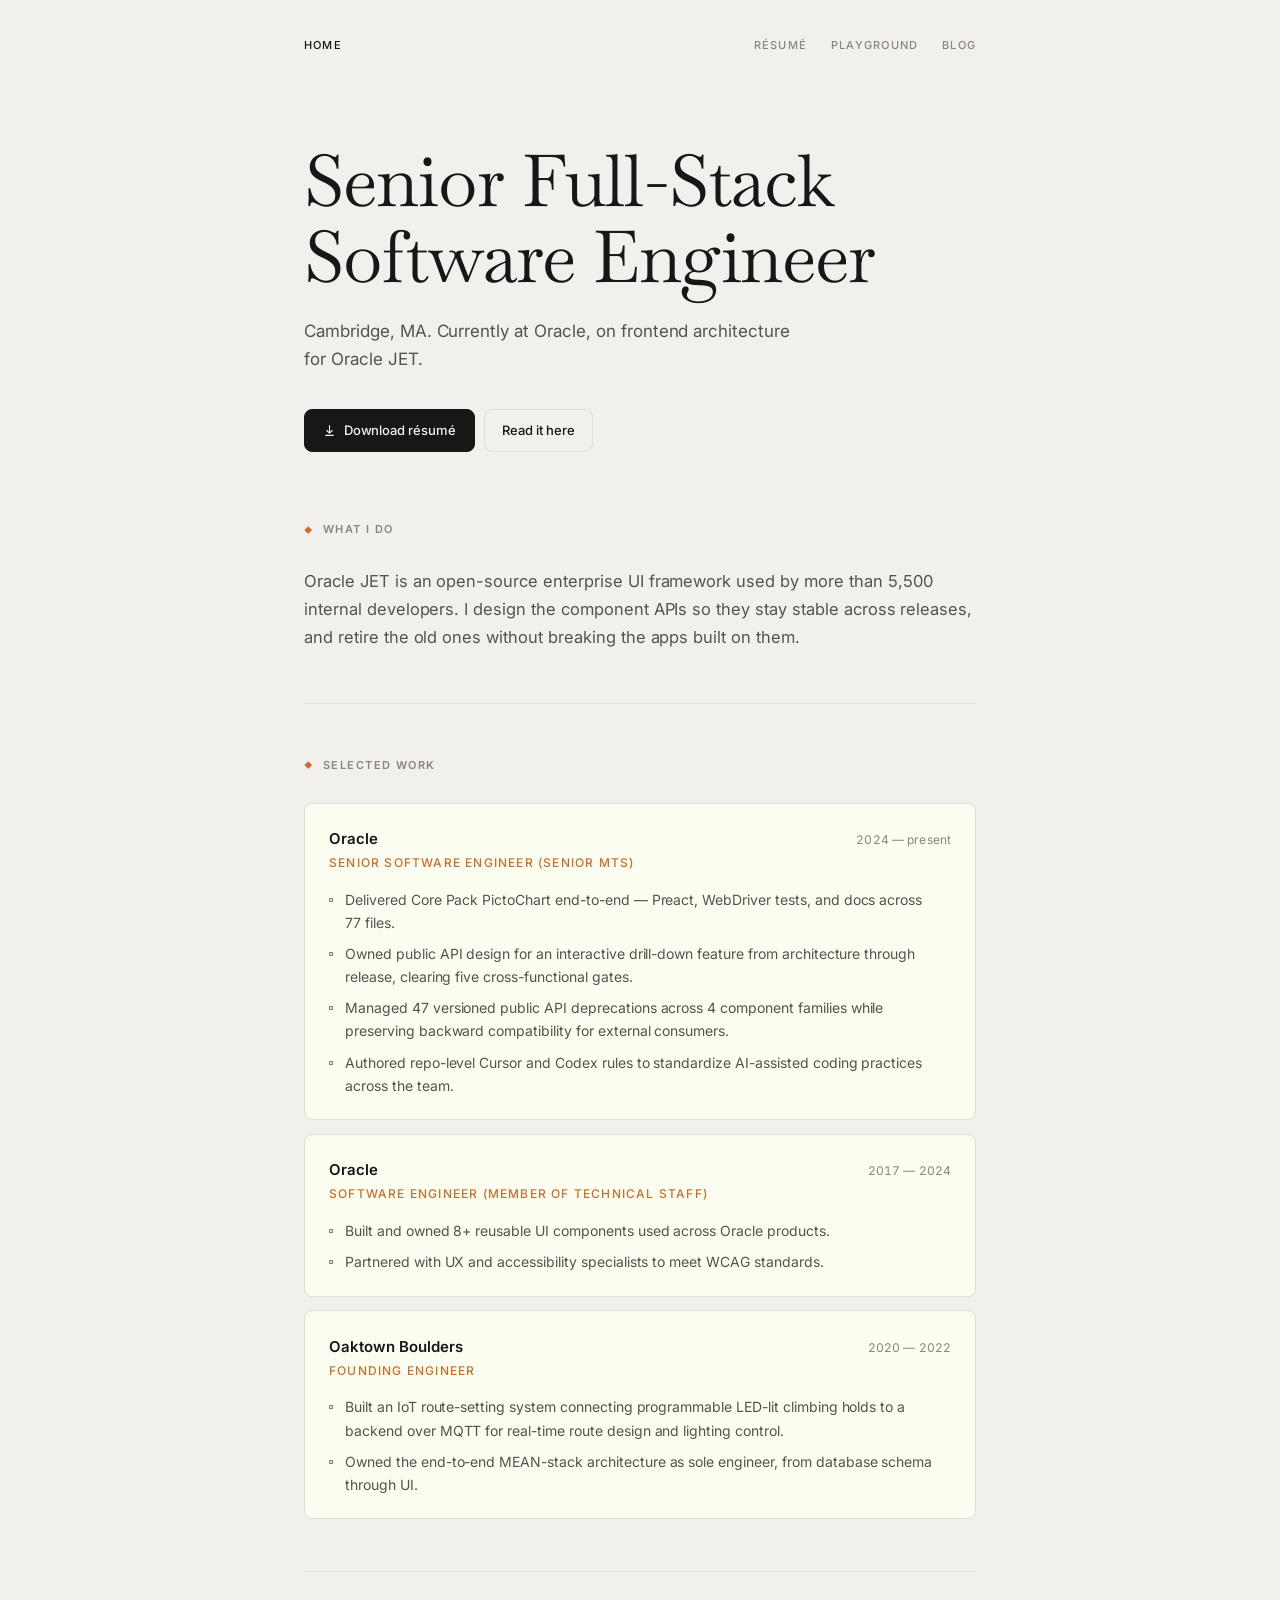
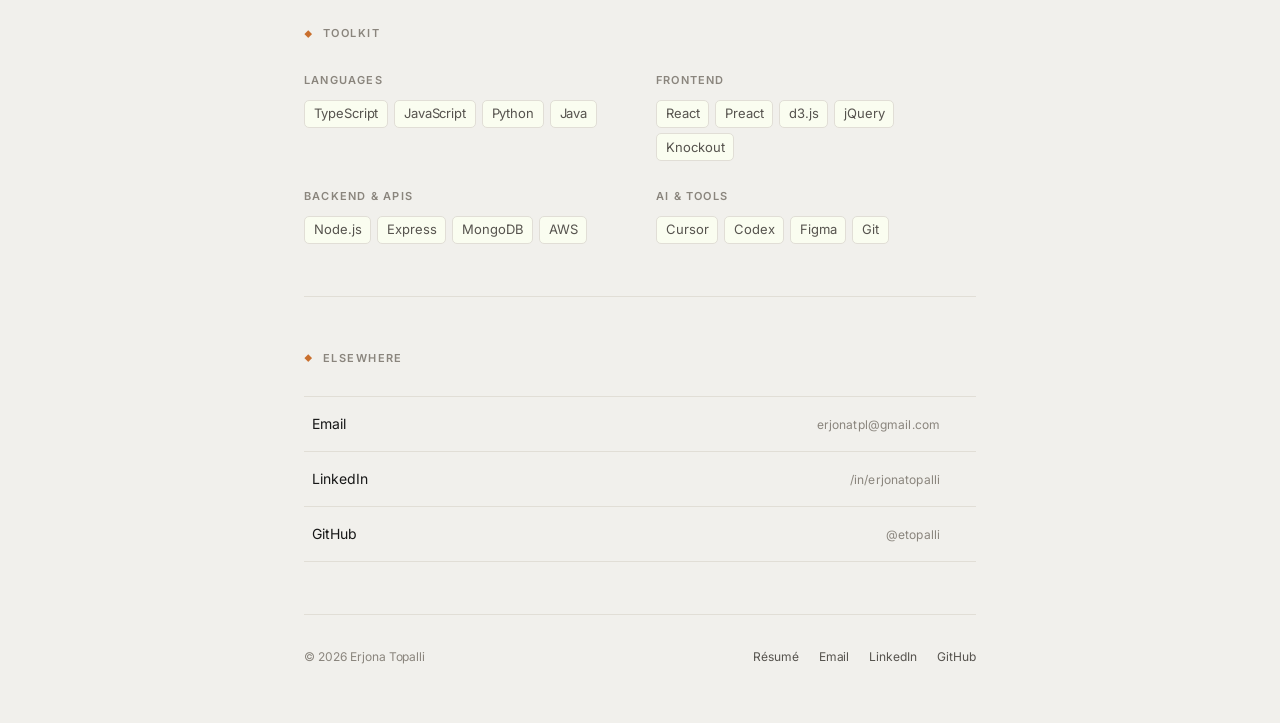
==== commit 30b122c8: "Remove the name from the homepage hero The heading is the role; the name stays in the page title and" ====
--- a/index.html
+++ b/index.html
@@ -31,10 +31,9 @@
 		</nav>
 
 		<header class="hero">
-			<h1>Erjona Topalli</h1>
+			<h1>Senior Full-Stack Software Engineer</h1>
 			<p class="tagline">
-				<strong>Senior Full-Stack Software Engineer</strong> in Cambridge, MA. Currently at
-				Oracle, on frontend architecture for Oracle JET.
+				Cambridge, MA. Currently at Oracle, on frontend architecture for Oracle JET.
 			</p>
 			<div class="actions">
 				<a class="btn" href="/Topalli_Erjona_Sr_SWE.pdf" download>
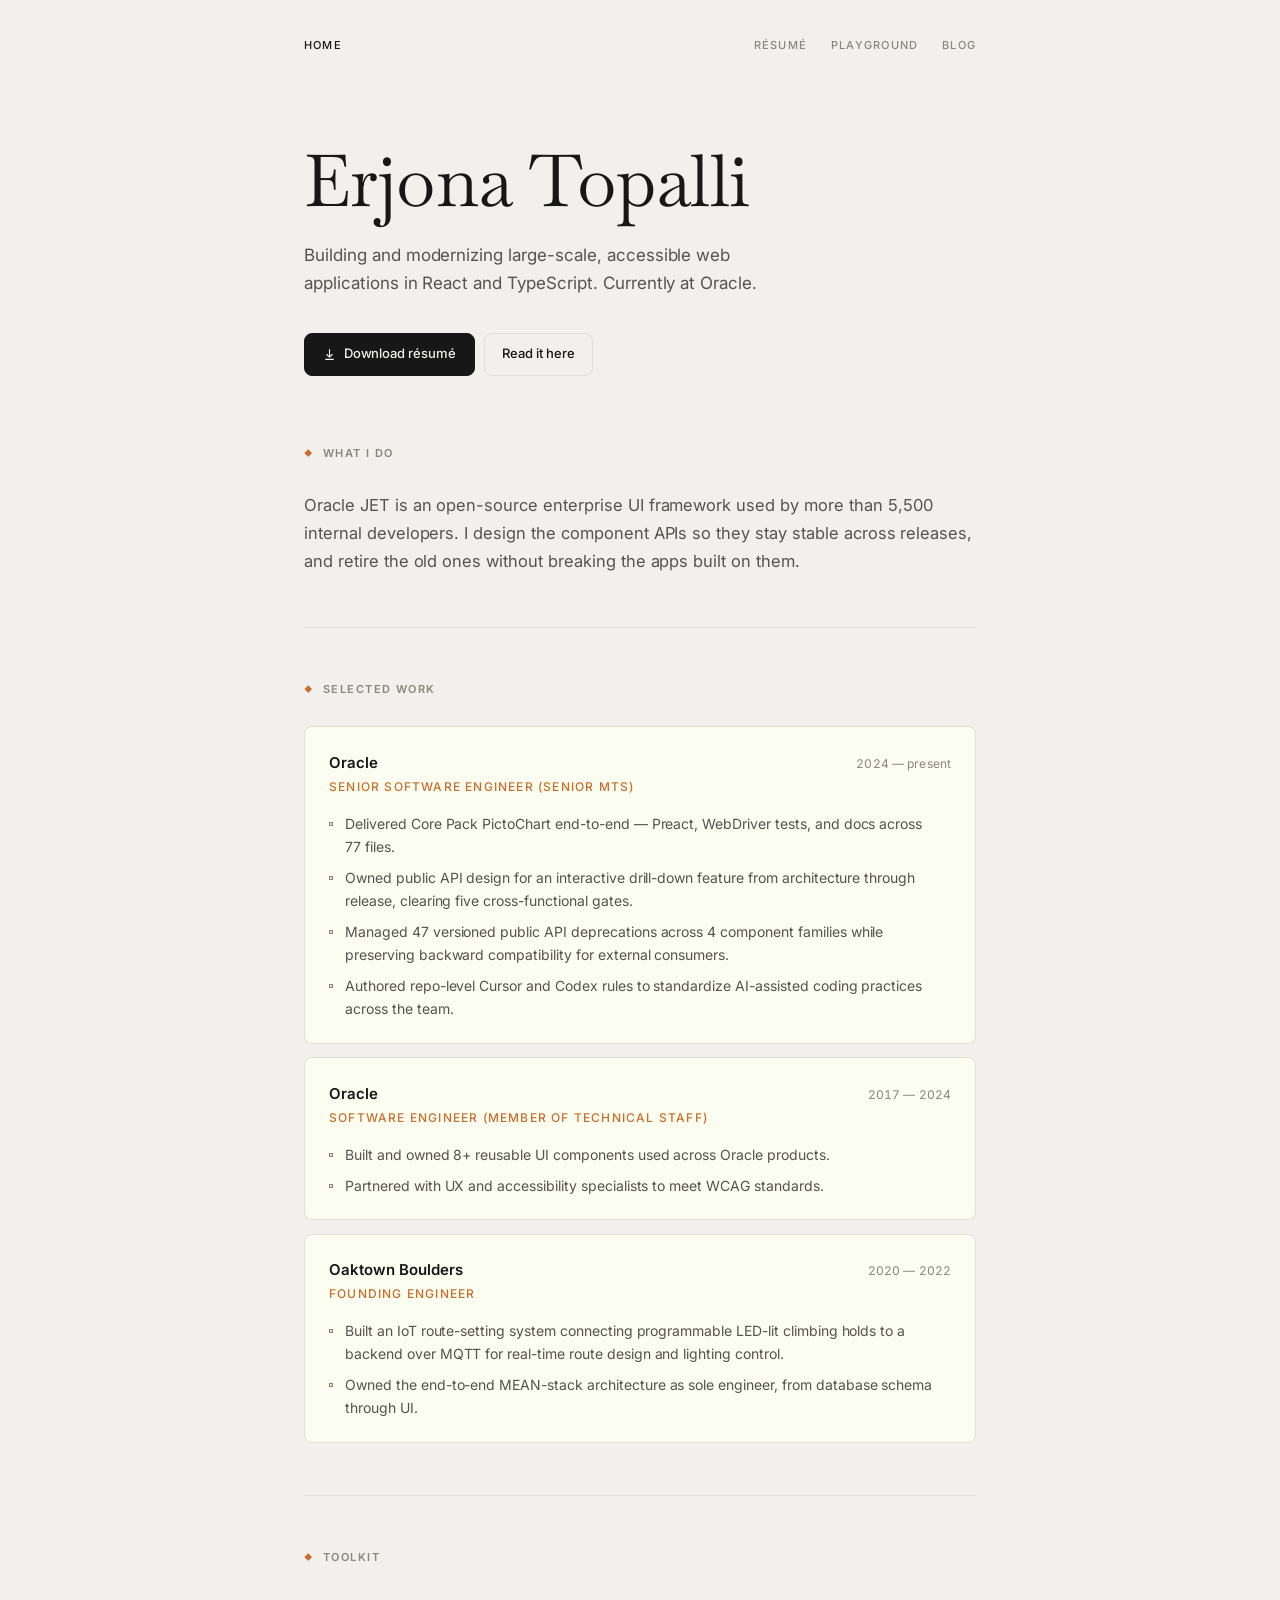
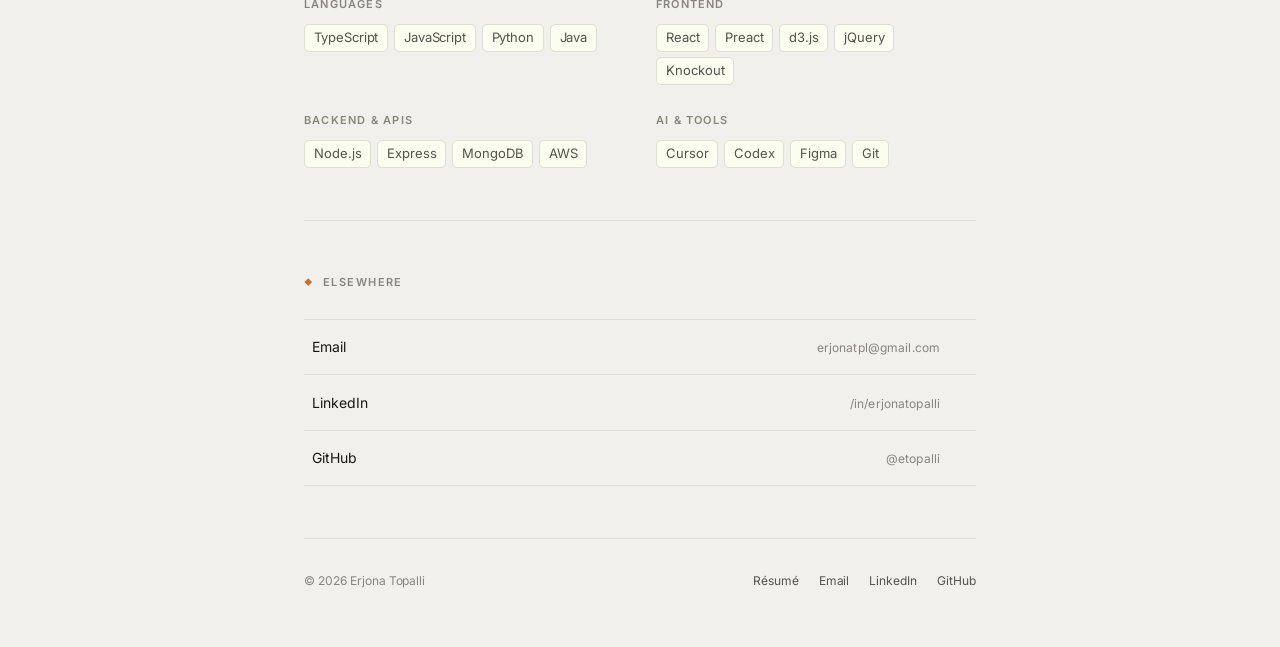
==== commit d8812db5: "Make the homepage heading the name again Keep the React/TypeScript tagline and Currently at Oracle u" ====
--- a/index.html
+++ b/index.html
@@ -4,7 +4,7 @@
 	<meta charset="utf-8">
 	<meta name="viewport" content="width=device-width, initial-scale=1">
 	<title>Erjona Topalli — Senior Full-Stack Software Engineer</title>
-	<meta name="description" content="Erjona Topalli is a Senior Full-Stack Software Engineer in Cambridge, MA. Currently at Oracle, on frontend architecture for Oracle JET.">
+	<meta name="description" content="Erjona Topalli is a Senior Full-Stack Software Engineer. Building and modernizing large-scale, accessible web applications in React and TypeScript. Currently at Oracle.">
 	<meta name="author" content="Erjona Topalli">
 
 	<meta property="og:type" content="website">
@@ -31,9 +31,10 @@
 		</nav>
 
 		<header class="hero">
-			<h1>Senior Full-Stack Software Engineer</h1>
+			<h1>Erjona Topalli</h1>
 			<p class="tagline">
-				Cambridge, MA. Currently at Oracle, on frontend architecture for Oracle JET.
+				Building and modernizing large-scale, accessible web applications in React
+				and TypeScript. Currently at Oracle.
 			</p>
 			<div class="actions">
 				<a class="btn" href="/Topalli_Erjona_Sr_SWE.pdf" download>
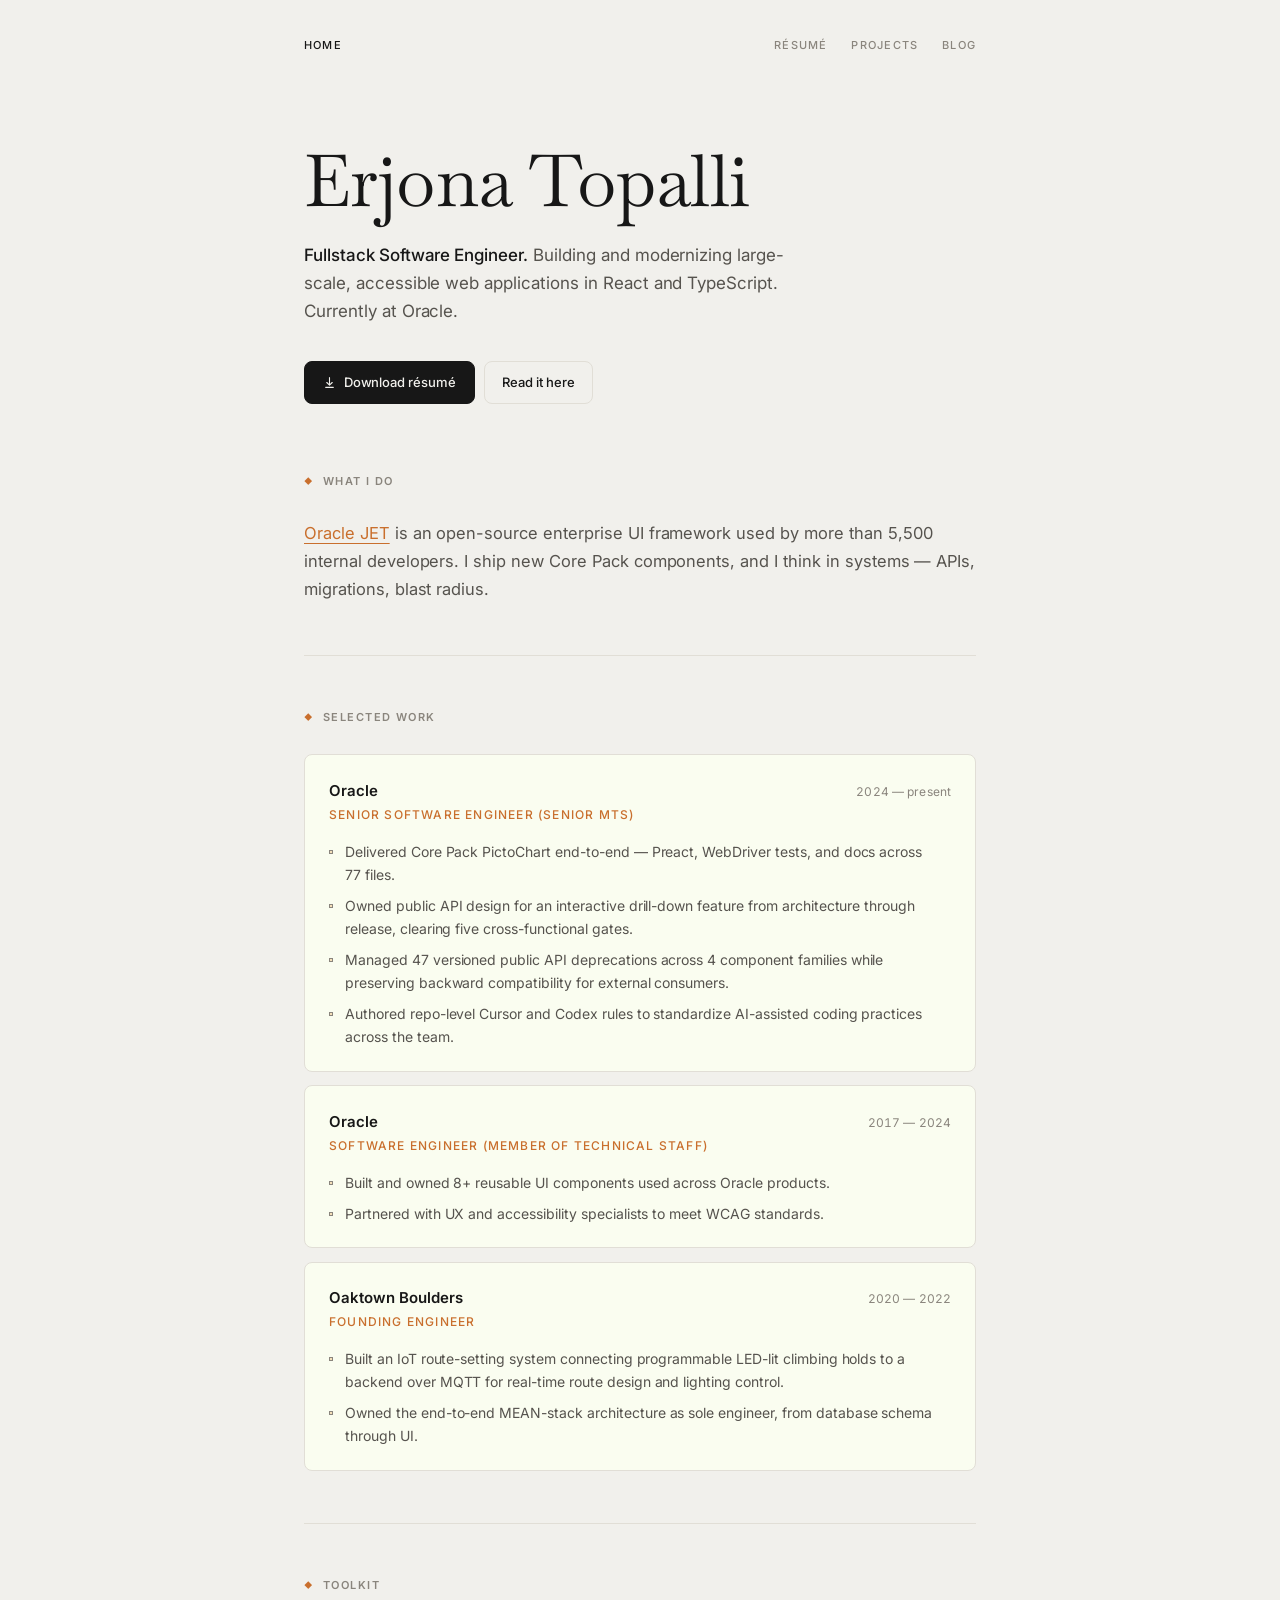
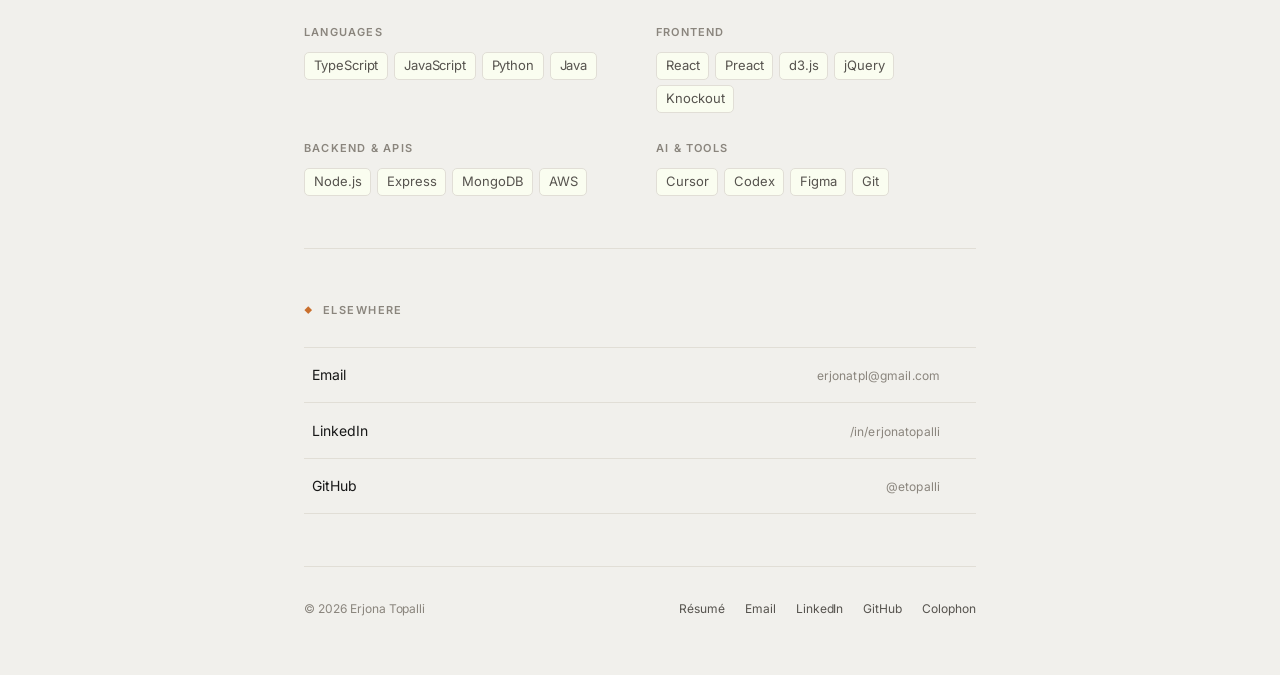
==== commit 7a0d221e: "Ship homepage copy, Projects tab, and colophon Add the Fullstack tagline, link Oracle JET to npm, re" ====
--- a/index.html
+++ b/index.html
@@ -4,7 +4,7 @@
 	<meta charset="utf-8">
 	<meta name="viewport" content="width=device-width, initial-scale=1">
 	<title>Erjona Topalli — Senior Full-Stack Software Engineer</title>
-	<meta name="description" content="Erjona Topalli is a Senior Full-Stack Software Engineer. Building and modernizing large-scale, accessible web applications in React and TypeScript. Currently at Oracle.">
+	<meta name="description" content="Erjona Topalli is a Fullstack Software Engineer building and modernizing large-scale, accessible web applications in React and TypeScript. Currently at Oracle.">
 	<meta name="author" content="Erjona Topalli">
 
 	<meta property="og:type" content="website">
@@ -26,15 +26,16 @@
 		<nav class="site-nav">
 			<a class="nav-link" href="/" aria-current="page">Home</a>
 			<a class="nav-link" href="/resume.html">Résumé</a>
-			<a class="nav-link" href="/playground.html">Playground</a>
+			<a class="nav-link" href="/projects.html">Projects</a>
 			<a class="nav-link" href="/blog.html">Blog</a>
 		</nav>
 
 		<header class="hero">
 			<h1>Erjona Topalli</h1>
 			<p class="tagline">
-				Building and modernizing large-scale, accessible web applications in React
-				and TypeScript. Currently at Oracle.
+				<strong>Fullstack Software Engineer.</strong> Building and modernizing
+				large-scale, accessible web applications in React and TypeScript.
+				Currently at Oracle.
 			</p>
 			<div class="actions">
 				<a class="btn" href="/Topalli_Erjona_Sr_SWE.pdf" download>
@@ -54,10 +55,10 @@
 				<p class="eyebrow">What I do</p>
 				<div class="prose">
 					<p>
-						Oracle JET is an open-source enterprise UI framework used by more than
-						5,500 internal developers. I design the component APIs so they stay
-						stable across releases, and retire the old ones without breaking the
-						apps built on them.
+						<a href="https://www.npmjs.com/package/@oracle/oraclejet">Oracle JET</a>
+						is an open-source enterprise UI framework used by more than 5,500
+						internal developers. I ship new Core Pack components, and I think in
+						systems &mdash; APIs, migrations, blast radius.
 					</p>
 				</div>
 			</section>
@@ -190,6 +191,7 @@
 				<a href="mailto:erjonatpl@gmail.com">Email</a>
 				<a href="https://www.linkedin.com/in/erjonatopalli">LinkedIn</a>
 				<a href="https://github.com/etopalli">GitHub</a>
+				<a href="/colophon.html">Colophon</a>
 			</nav>
 		</footer>
 	</div>
--- a/style/main.css
+++ b/style/main.css
@@ -85,13 +85,15 @@
 }
 
 .prose a {
+    color: var(--accent);
     text-decoration: underline;
     text-decoration-thickness: 1px;
-    text-decoration-color: var(--faint);
+    text-decoration-color: var(--accent);
 }
 
 .prose a:hover {
-    text-decoration-color: var(--accent);
+    color: var(--text);
+    text-decoration-color: var(--text);
 }
 
 :focus-visible {
@@ -529,7 +531,7 @@
     color: var(--accent);
 }
 
-/* --- playground ----------------------------------------------- */
+/* --- projects ----------------------------------------------- */
 
 .projects {
     display: grid;
